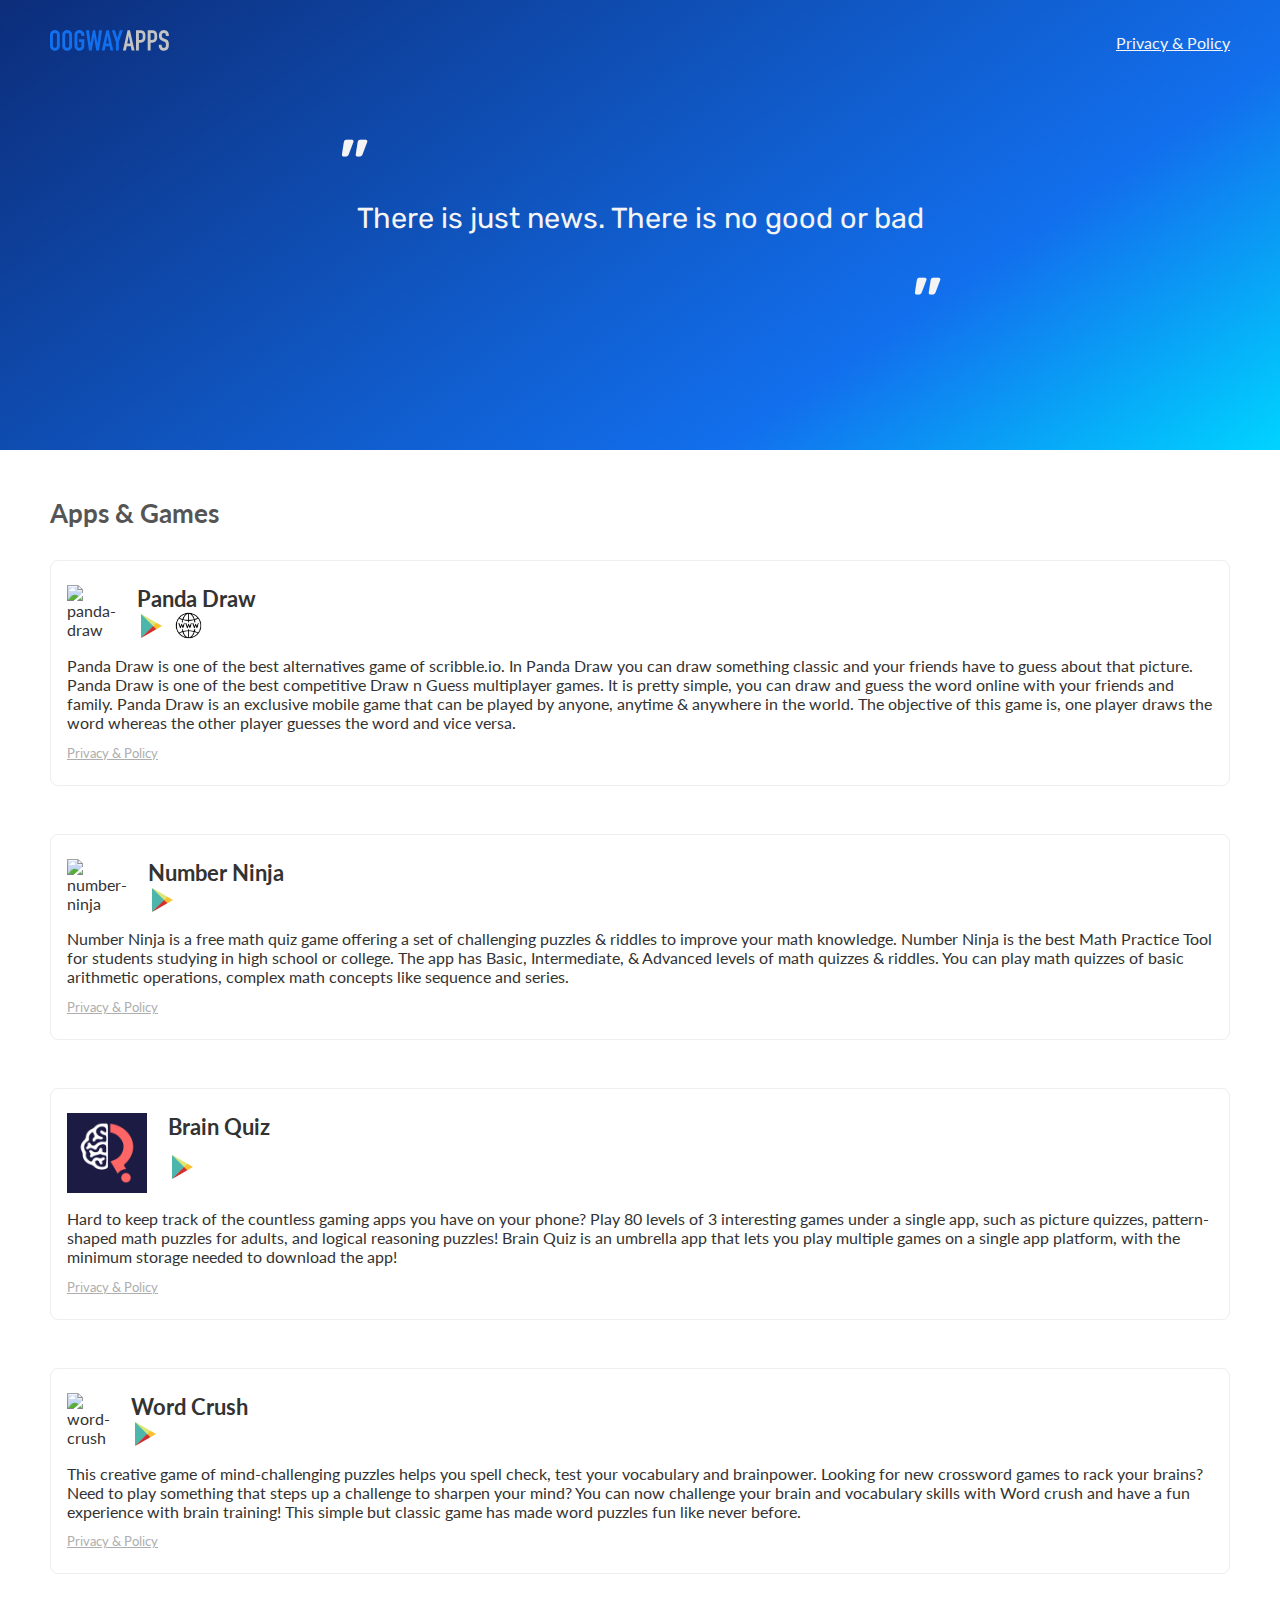
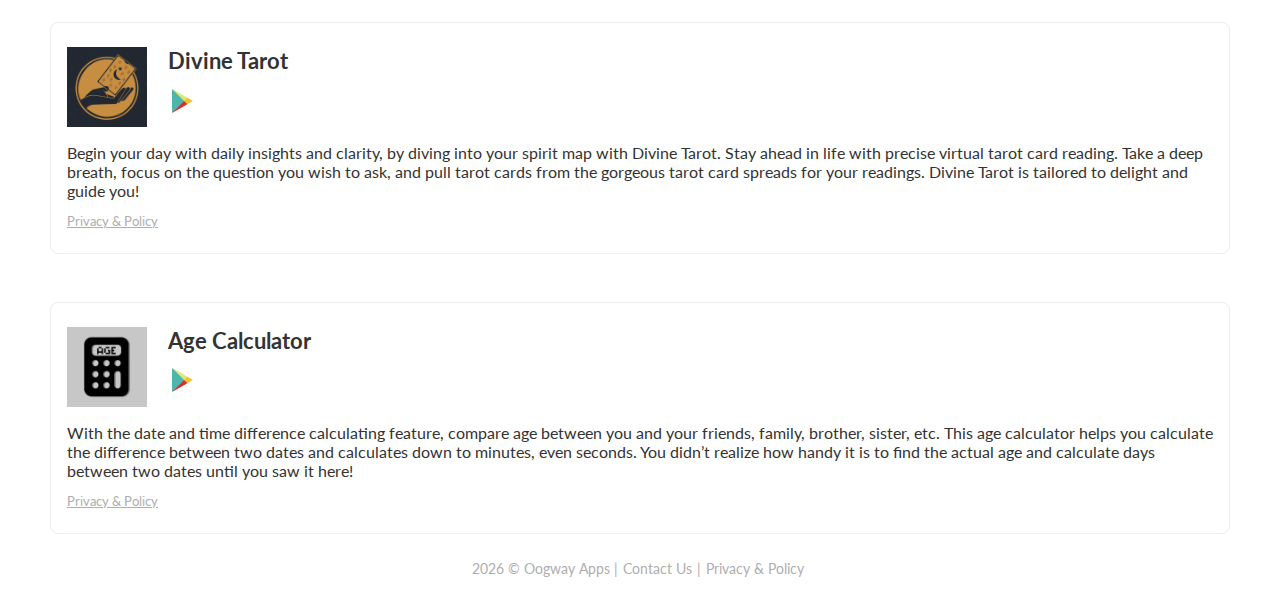
==== index.html @ 434870c0 "link updated" ====
<!DOCTYPE html>
<html lang="en">
  <head>
    <meta charset="UTF-8" />
    <meta name="viewport" content="width=device-width, initial-scale=1.0" />
    <title>Oogway Apps</title>
    <link
      href="https://fonts.googleapis.com/css2?family=Lato&family=Rubik:wght@300&display=swap"
      rel="stylesheet"
    />
    <link rel="canonical" href="https://oogwayapps.com/" />
    <link rel="stylesheet" href="styles.css" />
    <meta name="description" content="Oogway Apps" />
  </head>
  <body>
    <div class="gradient-wrap"></div>
    <header class="container top-header">
      <div class="brand-title">
        <svg
          xmlns="http://www.w3.org/2000/svg"
          width="5.714em"
          height="1em"
          viewBox="0 0 119.986 20.996"
        >
          <g
            id="Group_290"
            data-name="Group 290"
            transform="translate(-172.794 -244.178)"
          >
            <path
              id="Path_3999"
              data-name="Path 3999"
              d="M-36.207-15.776a5.276,5.276,0,0,1,.435-2.2,4.657,4.657,0,0,1,1.16-1.6,4.9,4.9,0,0,1,1.581-.928,5.224,5.224,0,0,1,1.783-.319,5.224,5.224,0,0,1,1.784.319,5.257,5.257,0,0,1,1.609.928,4.856,4.856,0,0,1,1.131,1.6,5.276,5.276,0,0,1,.435,2.2v10.9a5.228,5.228,0,0,1-.435,2.233A4.607,4.607,0,0,1-27.854-1.1a4.973,4.973,0,0,1-1.609.957,5.224,5.224,0,0,1-1.784.319,5.224,5.224,0,0,1-1.783-.319A4.653,4.653,0,0,1-34.611-1.1a4.427,4.427,0,0,1-1.16-1.537,5.228,5.228,0,0,1-.435-2.233Zm2.958,10.9a1.966,1.966,0,0,0,.595,1.58,2.1,2.1,0,0,0,1.406.508,2.1,2.1,0,0,0,1.406-.508,1.966,1.966,0,0,0,.595-1.58v-10.9a1.966,1.966,0,0,0-.595-1.58,2.1,2.1,0,0,0-1.406-.507,2.1,2.1,0,0,0-1.406.507,1.966,1.966,0,0,0-.595,1.58Zm9.4-10.9a5.276,5.276,0,0,1,.435-2.2,4.657,4.657,0,0,1,1.16-1.6,4.9,4.9,0,0,1,1.58-.928,5.224,5.224,0,0,1,1.784-.319,5.224,5.224,0,0,1,1.784.319,5.257,5.257,0,0,1,1.609.928,4.856,4.856,0,0,1,1.131,1.6,5.276,5.276,0,0,1,.435,2.2v10.9a5.228,5.228,0,0,1-.435,2.233A4.607,4.607,0,0,1-15.5-1.1a4.973,4.973,0,0,1-1.609.957,5.224,5.224,0,0,1-1.784.319,5.224,5.224,0,0,1-1.784-.319,4.653,4.653,0,0,1-1.58-.957,4.427,4.427,0,0,1-1.16-1.537,5.228,5.228,0,0,1-.435-2.233Zm2.958,10.9a1.966,1.966,0,0,0,.595,1.58,2.1,2.1,0,0,0,1.406.508,2.1,2.1,0,0,0,1.406-.508,1.966,1.966,0,0,0,.595-1.58v-10.9a1.966,1.966,0,0,0-.595-1.58,2.1,2.1,0,0,0-1.406-.507,2.1,2.1,0,0,0-1.406.507,1.966,1.966,0,0,0-.595,1.58Zm9.4-10.9a5.276,5.276,0,0,1,.435-2.2,4.657,4.657,0,0,1,1.16-1.6,4.9,4.9,0,0,1,1.58-.928,5.224,5.224,0,0,1,1.784-.319,5.224,5.224,0,0,1,1.784.319,5.257,5.257,0,0,1,1.61.928,4.856,4.856,0,0,1,1.131,1.6,5.276,5.276,0,0,1,.435,2.2v1.044H-4.538v-1.044a1.966,1.966,0,0,0-.595-1.58,2.1,2.1,0,0,0-1.406-.507,2.1,2.1,0,0,0-1.406.507,1.966,1.966,0,0,0-.595,1.58v10.9a1.966,1.966,0,0,0,.595,1.58,2.1,2.1,0,0,0,1.406.508,2.1,2.1,0,0,0,1.406-.508,1.966,1.966,0,0,0,.595-1.58V-8.758H-6.887v-2.61H-1.58v6.5a5.228,5.228,0,0,1-.435,2.233A4.607,4.607,0,0,1-3.146-1.1a4.973,4.973,0,0,1-1.61.957A5.224,5.224,0,0,1-6.539.174,5.224,5.224,0,0,1-8.323-.145,4.653,4.653,0,0,1-9.9-1.1a4.427,4.427,0,0,1-1.16-1.537A5.228,5.228,0,0,1-11.5-4.872Zm27.869-4.872L13.3,0H10.513L8.251-13.4H8.193L5.96,0H3.176L.1-20.648H3.234L4.713-7.54h.058l2.32-13.108H9.353L11.76-7.221h.058l1.421-13.427Zm6.96,13.427L21.881-14.7h-.058l-1.45,7.482ZM16.023,0l4.611-20.648H23.1L27.709,0H24.751l-.87-4.437H19.851L18.981,0Zm14.3,0V-8.729L26.26-20.648h3.132l2.378,8.207h.058l2.378-8.207h3.132L33.278-8.729V0Z"
              transform="translate(209 265)"
              fill="#126fed"
            />
            <path
              id="Path_3998"
              data-name="Path 3998"
              d="M-16.225-7.221l-1.45-7.482h-.058l-1.45,7.482ZM-23.533,0l4.611-20.648h2.465L-11.846,0H-14.8l-.87-4.437h-4.031L-20.575,0ZM-10.4,0V-20.648h4.437a6.6,6.6,0,0,1,2.146.319A4.117,4.117,0,0,1-2.131-19.2a4.423,4.423,0,0,1,1.044,1.9A11.879,11.879,0,0,1-.8-14.355a14.6,14.6,0,0,1-.16,2.349,4.911,4.911,0,0,1-.682,1.8,4.318,4.318,0,0,1-1.624,1.58,5.466,5.466,0,0,1-2.668.566H-7.438V0Zm2.958-17.864v7.018h1.421a3.023,3.023,0,0,0,1.392-.261,1.642,1.642,0,0,0,.725-.725A2.65,2.65,0,0,0-3.625-12.9q.043-.638.043-1.421,0-.725-.029-1.377a2.98,2.98,0,0,0-.261-1.146,1.647,1.647,0,0,0-.7-.754A2.763,2.763,0,0,0-5.9-17.864ZM1.407,0V-20.648H5.844a6.6,6.6,0,0,1,2.146.319A4.117,4.117,0,0,1,9.672-19.2a4.423,4.423,0,0,1,1.044,1.9,11.879,11.879,0,0,1,.29,2.943,14.6,14.6,0,0,1-.16,2.349,4.911,4.911,0,0,1-.682,1.8,4.318,4.318,0,0,1-1.624,1.58,5.466,5.466,0,0,1-2.668.566H4.365V0ZM4.365-17.864v7.018H5.786a3.023,3.023,0,0,0,1.392-.261,1.642,1.642,0,0,0,.725-.725A2.65,2.65,0,0,0,8.178-12.9q.043-.638.043-1.421,0-.725-.029-1.377a2.98,2.98,0,0,0-.261-1.146,1.647,1.647,0,0,0-.7-.754A2.763,2.763,0,0,0,5.9-17.864ZM22.78-14.7H19.822v-.667a3.158,3.158,0,0,0-.479-1.755,1.77,1.77,0,0,0-1.609-.74,1.861,1.861,0,0,0-.986.232,1.945,1.945,0,0,0-.609.58,2.453,2.453,0,0,0-.319.856,5.585,5.585,0,0,0-.087,1,9.805,9.805,0,0,0,.043,1.015,1.927,1.927,0,0,0,.217.725,1.613,1.613,0,0,0,.508.551,4.662,4.662,0,0,0,.913.464l2.262.9a5.608,5.608,0,0,1,1.6.884,3.824,3.824,0,0,1,.957,1.175,5.49,5.49,0,0,1,.435,1.58,15.64,15.64,0,0,1,.116,2.016,10.628,10.628,0,0,1-.261,2.421,5.1,5.1,0,0,1-.841,1.9,4.175,4.175,0,0,1-1.6,1.276,5.626,5.626,0,0,1-2.407.464,5.266,5.266,0,0,1-2-.377,4.759,4.759,0,0,1-1.6-1.044A5.081,5.081,0,0,1,13.021-2.8a4.711,4.711,0,0,1-.391-1.929v-1.1h2.958V-4.9a2.416,2.416,0,0,0,.479,1.464,1.864,1.864,0,0,0,1.609.653A2.6,2.6,0,0,0,18.85-3a1.561,1.561,0,0,0,.652-.623,2.29,2.29,0,0,0,.276-.971q.043-.566.043-1.262a12.5,12.5,0,0,0-.058-1.334,2.3,2.3,0,0,0-.232-.841A1.63,1.63,0,0,0,19-8.555a6.875,6.875,0,0,0-.885-.435l-2.117-.87a4.689,4.689,0,0,1-2.566-2.074,7.133,7.133,0,0,1-.653-3.233,7.5,7.5,0,0,1,.319-2.2,5.013,5.013,0,0,1,.957-1.8,4.386,4.386,0,0,1,1.552-1.2,5.179,5.179,0,0,1,2.247-.45,4.907,4.907,0,0,1,2.016.406,5.192,5.192,0,0,1,1.58,1.073,4.481,4.481,0,0,1,1.334,3.19Z"
              transform="translate(270 265)"
              fill="#c3c3c3"
            />
          </g>
        </svg>
      </div>
      <div class="nav">
        <!-- <div class="nav-item">Apps</div> -->
        <div class="nav-item">
          <a rel="noopener noreferrer" target="_blank" href="privacy"
            >Privacy & Policy</a
          >
        </div>
      </div>
    </header>

    <div class="container body-container">
      <div class="quote-area">
        <span id="quote-component" class="quote-component">
          <span class="quote-symbol quote-symbol-start">”</span>

          <span id="quote-text" class="quote-text"> </span>

          <span class="quote-symbol quote-symbol-end">”</span>
        </span>
      </div>

      <div class="apps-area">
        <h2 class="app-header">Apps & Games</h2>
        <div class="card-root-container">
          <!-- Panda Draw -->

          <div class="app-card-container">
            <div class="app-card-icon">
              <img alt="panda-draw" src="/img/panda-draw.png" />
            </div>
            <div class="app-name-area">
              <h4 class="app-name">Panda Draw</h4>
              <div class="app-download-option">
                <a
                  class="default-link"
                  rel="noopener"
                  target="_blank"
                  href="https://play.google.com/store/apps/details?id=com.oogwayapps.draw"
                >
                  <img
                    alt="google play store icon"
                    src="/img/icon/google-play-96.png"
                  />
                </a>
                <a
                  class="default-link"
                  rel="noopener"
                  target="_blank"
                  href="https://pandadraw.io?utm_source=oogwayapps-web"
                >
                  <img alt="website icon" src="/img/icon/website-96.png" />
                </a>
              </div>
            </div>

            <p class="app-desc">
              Panda Draw is one of the best alternatives game of scribble.io. In
              Panda Draw you can draw something classic and your friends have to
              guess about that picture. Panda Draw is one of the best
              competitive Draw n Guess multiplayer games. It is pretty simple,
              you can draw and guess the word online with your friends and
              family. Panda Draw is an exclusive mobile game that can be played
              by anyone, anytime & anywhere in the world. The objective of this
              game is, one player draws the word whereas the other player
              guesses the word and vice versa.
            </p>
            <div class="app-meta">
              <div class="app-privacy-link">
                <a
                  target="_blank"
                  rel="noopener noreferrer"
                  class="underline-link"
                  href="/privacy"
                  >Privacy & Policy</a
                >
              </div>
            </div>
          </div>

          <!-- Number Ninja -->
          <div class="app-card-container">
            <div class="app-card-icon">
              <img alt="number-ninja" src="/img/number-ninja.png" />
            </div>

            <div class="app-name-area">
              <h4 class="app-name">Number Ninja</h4>
              <div class="app-download-option">
                <a
                  class="default-link"
                  rel="noopener"
                  target="_blank"
                  href="https://play.google.com/store/apps/details?id=com.oogwayapps.number.ninja"
                >
                  <img
                    alt="google play store icon"
                    src="/img/icon/google-play-96.png"
                  />
                </a>
              </div>
            </div>

            <p class="app-desc">
              Number Ninja is a free math quiz game offering a set of
              challenging puzzles & riddles to improve your math knowledge.
              Number Ninja is the best Math Practice Tool for students studying
              in high school or college. The app has Basic, Intermediate, &
              Advanced levels of math quizzes & riddles. You can play math
              quizzes of basic arithmetic operations, complex math concepts like
              sequence and series.
            </p>
            <div class="app-meta">
              <div class="app-privacy-link">
                <a
                  target="_blank"
                  rel="noopener noreferrer"
                  class="underline-link"
                  href="/privacy"
                  >Privacy & Policy</a
                >
              </div>
            </div>
          </div>
          <!-- </a> -->

          <!-- Brain Quiz	 -->
          <div class="app-card-container">
            <div class="app-card-icon">
              <img alt="brain-quiz" src="/img/brain-quiz.png" />
            </div>
            <div class="app-name-area">
              <h4 class="app-name">Brain Quiz</h4>
              <div class="app-download-option">
                <a
                  class="default-link"
                  rel="noopener"
                  target="_blank"
                  href="https://play.google.com/store/apps/details?id=com.brainteasers.mathriddles.puzzles"
                >
                  <img
                    alt="google play store icon"
                    src="/img/icon/google-play-96.png"
                  />
                </a>
              </div>
            </div>
            <p class="app-desc">
              Hard to keep track of the countless gaming apps you have on your
              phone? Play 80 levels of 3 interesting games under a single app,
              such as picture quizzes, pattern-shaped math puzzles for adults,
              and logical reasoning puzzles! Brain Quiz is an umbrella app that
              lets you play multiple games on a single app platform, with the
              minimum storage needed to download the app!
            </p>
            <div class="app-meta">
              <div class="app-privacy-link">
                <a
                  target="_blank"
                  rel="noopener noreferrer"
                  class="underline-link"
                  href="/privacy"
                  >Privacy & Policy</a
                >
              </div>
            </div>
          </div>

          <!-- Word Crush -->
          <div class="app-card-container">
            <div class="app-card-icon">
              <img alt="word-crush" src="/img/word-crush.svg" />
            </div>
            <div class="app-name-area">
              <h4 class="app-name">Word Crush</h4>
              <div class="app-download-option">
                <a
                  class="default-link"
                  rel="noopener"
                  target="_blank"
                  href="https://play.google.com/store/apps/details?id=com.oogwayapps.wordcrush"
                >
                  <img
                    alt="google play store icon"
                    src="/img/icon/google-play-96.png"
                  />
                </a>
              </div>
            </div>
            <p class="app-desc">
              This creative game of mind-challenging puzzles helps you spell
              check, test your vocabulary and brainpower. Looking for new
              crossword games to rack your brains? Need to play something that
              steps up a challenge to sharpen your mind? You can now challenge
              your brain and vocabulary skills with Word crush and have a fun
              experience with brain training! This simple but classic game has
              made word puzzles fun like never before.
            </p>
            <div class="app-meta">
              <div class="app-privacy-link">
                <a
                  target="_blank"
                  rel="noopener noreferrer"
                  class="underline-link"
                  href="/privacy"
                  >Privacy & Policy</a
                >
              </div>
            </div>
          </div>

          <!-- 	Divine Tarot -->
          <div class="app-card-container">
            <div class="app-card-icon">
              <img alt="Divine Tarot" src="/img/tarot.webp" />
            </div>
            <div class="app-name-area">
              <h4 class="app-name">Divine Tarot</h4>
              <div class="app-download-option">
                <a
                  class="default-link"
                  rel="noopener"
                  target="_blank"
                  href="https://play.google.com/store/apps/details?id=com.oogwayapps.tarotreading.horoscope"
                >
                  <img
                    alt="google play store icon"
                    src="/img/icon/google-play-96.png"
                  />
                </a>
              </div>
            </div>
            <p class="app-desc">
              Begin your day with daily insights and clarity, by diving into
              your spirit map with Divine Tarot. Stay ahead in life with precise
              virtual tarot card reading. Take a deep breath, focus on the
              question you wish to ask, and pull tarot cards from the gorgeous
              tarot card spreads for your readings. Divine Tarot is tailored to
              delight and guide you!
            </p>
            <div class="app-meta">
              <div class="app-privacy-link">
                <a
                  target="_blank"
                  rel="noopener noreferrer"
                  class="underline-link"
                  href="/privacy"
                  >Privacy & Policy</a
                >
              </div>
            </div>
          </div>

          <!-- Age Calculator -->
          <div class="app-card-container">
            <div class="app-card-icon">
              <img alt="age-calculator" src="/img/age-calculator.webp" />
            </div>
            <div class="app-name-area">
              <h4 class="app-name">Age Calculator</h4>
              <div class="app-download-option">
                <a
                  class="default-link"
                  rel="noopener"
                  target="_blank"
                  href="https://play.google.com/store/apps/details?id=com.oogwayapps.agecalculator"
                >
                  <img
                    alt="google play store icon"
                    src="/img/icon/google-play-96.png"
                  />
                </a>
              </div>
            </div>
            <p class="app-desc">
              With the date and time difference calculating feature, compare age
              between you and your friends, family, brother, sister, etc. This
              age calculator helps you calculate the difference between two
              dates and calculates down to minutes, even seconds. You didn’t
              realize how handy it is to find the actual age and calculate days
              between two dates until you saw it here!
            </p>
            <div class="app-meta">
              <div class="app-privacy-link">
                <a
                  target="_blank"
                  rel="noopener noreferrer"
                  class="underline-link"
                  href="/privacy"
                  >Privacy & Policy</a
                >
              </div>
            </div>
          </div>
        </div>
      </div>
    </div>

    <footer id="footer" class="footer"></footer>

    <script src="./index.js"></script>
  </body>
</html>
---- styles.css ----
*,
*::after,
*::before {
  box-sizing: border-box;
}

html {
  font-family: "Lato", sans-serif;
  color: #333;
}
body {
  overflow-x: hidden;
  margin: 0;
  width: 100vw;
  min-height: 100vh;
}

.container {
  max-width: 1200px;
  margin: auto;
  padding: 10px;
}

.brand-title {
  font-size: 1.3rem;
}

.top-header {
  display: flex;
  justify-content: space-between;
  align-items: center;
  padding-top: 30px;
  padding-bottom: 10px;
}

.nav {
  display: flex;
  gap: 32px;
  color: #f4f4f4;
}
.nav a {
  color: inherit;
}

.gradient-wrap {
  background: #126fed;
  background: linear-gradient(
    145deg,
    rgb(12, 45, 122) 0%,
    rgba(18, 111, 237, 1) 71%,
    rgba(0, 212, 255, 1) 100%
  );
  height: 50vh;
  width: 100vw;
  position: absolute;
  top: 0;
  left: 0%;
  z-index: -1;
}

.body-container {
  display: flex;
  flex-direction: column;
  justify-content: space-between;
  min-height: calc(100vh - 45px);
}

.quote-area {
  flex: 1;
  width: 100%;
  color: #f4f4f4;
  display: flex;
  justify-content: center;
  align-items: center;
  /* text-align: center; */
  font-size: 1.8rem;
  font-family: "Rubik", sans-serif;
  /* height: 100%; */
  line-height: 1.25;
  min-height: calc(50vh - 75px);
}

.quote-symbol {
  font-size: 3em;
  display: flex;
  transition: 0.3s all ease-in-out;
}

.quote-symbol-start {
  line-height: 0;
}

.quote-symbol-end {
  text-align: right;
  justify-content: flex-end;
  line-height: 1;
}

.quote-text {
  padding: 0 20px;
  display: flex;
  min-height: 95px;
  justify-content: center;
  align-items: center;
  min-width: 200px;
  margin: auto;
  transition: 0.3s all ease-in-out;
}

.quote-component {
  transition: 0.3s all ease-in-out;
  /* opacity: 0; */
}

.exit {
  transform: translateY(-25%);
  opacity: 0;
  transition: 0.3s all ease-in-out;
}

.entry {
  transform: translateY(25%);
  opacity: 0;
  transition: 0.3s all ease-in-out;
}

.app-header {
  /* text-align: center; */
  color: #555;
  font-size: 1.6rem;
  margin: 3rem 0;
  margin-bottom: 2rem;
}

.apps-area {
  flex: 1;
  width: 100%;
}

.apps-area img {
  width: 100%;
  height: 100%;
}

.app-card-container {
  display: grid;
  grid-template-columns: min-content auto;
  gap: 0.8rem 1.3rem;
  flex-direction: column;
  padding: 1.5rem 1rem;
  min-height: 140px;
  transition: 0.3s all ease-in-out;
  border-radius: 4px;
  /* cursor: pointer; */
  border: 1px solid #eee;
  border-radius: 0.5rem;
}

.app-card-container:hover {
  /* border: 2px solid #126fed; */
  /* transition: 0.3s all ease-in-out;
  box-shadow: 2px 6px 14px 1px #00000029; */
}

.app-card-icon {
  
}

.app-card-icon > img {
  width: 80px;
  height: 80px;
}

.card-root-container {
  width: 100%;
  display: grid;
  gap: 3rem;
  grid-template-columns: 1fr;
}


.app-name-area {
  display: grid;
  grid-template-columns: 1fr;
  grid-auto-rows: max-content 1fr;
}

.app-download-option {
  display: grid;
  grid-auto-flow: column;
  justify-content: flex-start;
  align-items: center;
  gap: 10px;
}

.app-download-option img {
  width: 28px;
}

.app-name {
  font-size: 1.4rem;
  margin: 0;
  width: 100%;
}

.app-desc {
  font-size: 1rem;
  grid-column: 1/-1;
  color: #333;
  margin: 0;
}

.app-meta {
  width: 100%;
  opacity: 1;
  transition: 0.3s all ease-in-out;
  color: #aeaeae;
  grid-column: 1/-1;
}

/* .app-card-container:hover .app-meta {
  opacity: 1;
} */

.app-privacy-link {
  font-size: 0.8rem;
  /* text-align: center; */
  width: 100%;
}

@media (max-width: 1000px) {
  /* .body-contain {
    display: flex;
    flex-direction: column-reverse;
  } */

  /* .gradient-wrap {
    transform: none;
    left: 0;
    height: 55vh;
    position: absolute;
  } */

  /* .brand-title {
    color: #fff;
  } */

  /* .apps-area {
    justify-content: center;
  } */

  .quote-area {
    min-height: calc(50vh - 57px - 0.2rem);
  }

  .quote-area {
    font-size: 1.3rem;
  }

  .container {
    padding: 1rem;
  }

  #footer {
    bottom: unset;
    top: 100%;
    padding-top: 3.5rem;
  }
}

.default-link {
  text-decoration: unset;
  color: inherit;
  width: fit-content;
  display: inline-block;
}

.underline-link {
  text-decoration: underline;
  color: inherit;
}

#footer {
  /* pointer-events: none; */
  font-size: 0.9rem;
  margin: 0 auto;
  width: 100%;
  height: auto;
  color: #aeaeae;
  /* overflow: hidden; */
  position: relative;
  bottom: 0px;
  display: flex;
  align-items: center;
  justify-content: center;
  padding-bottom: 1rem;
  padding-top: 1rem;
}

#footer a {
  margin-left: 5px;
  margin-right: 5px;
  color: inherit;
  text-decoration: none;
}
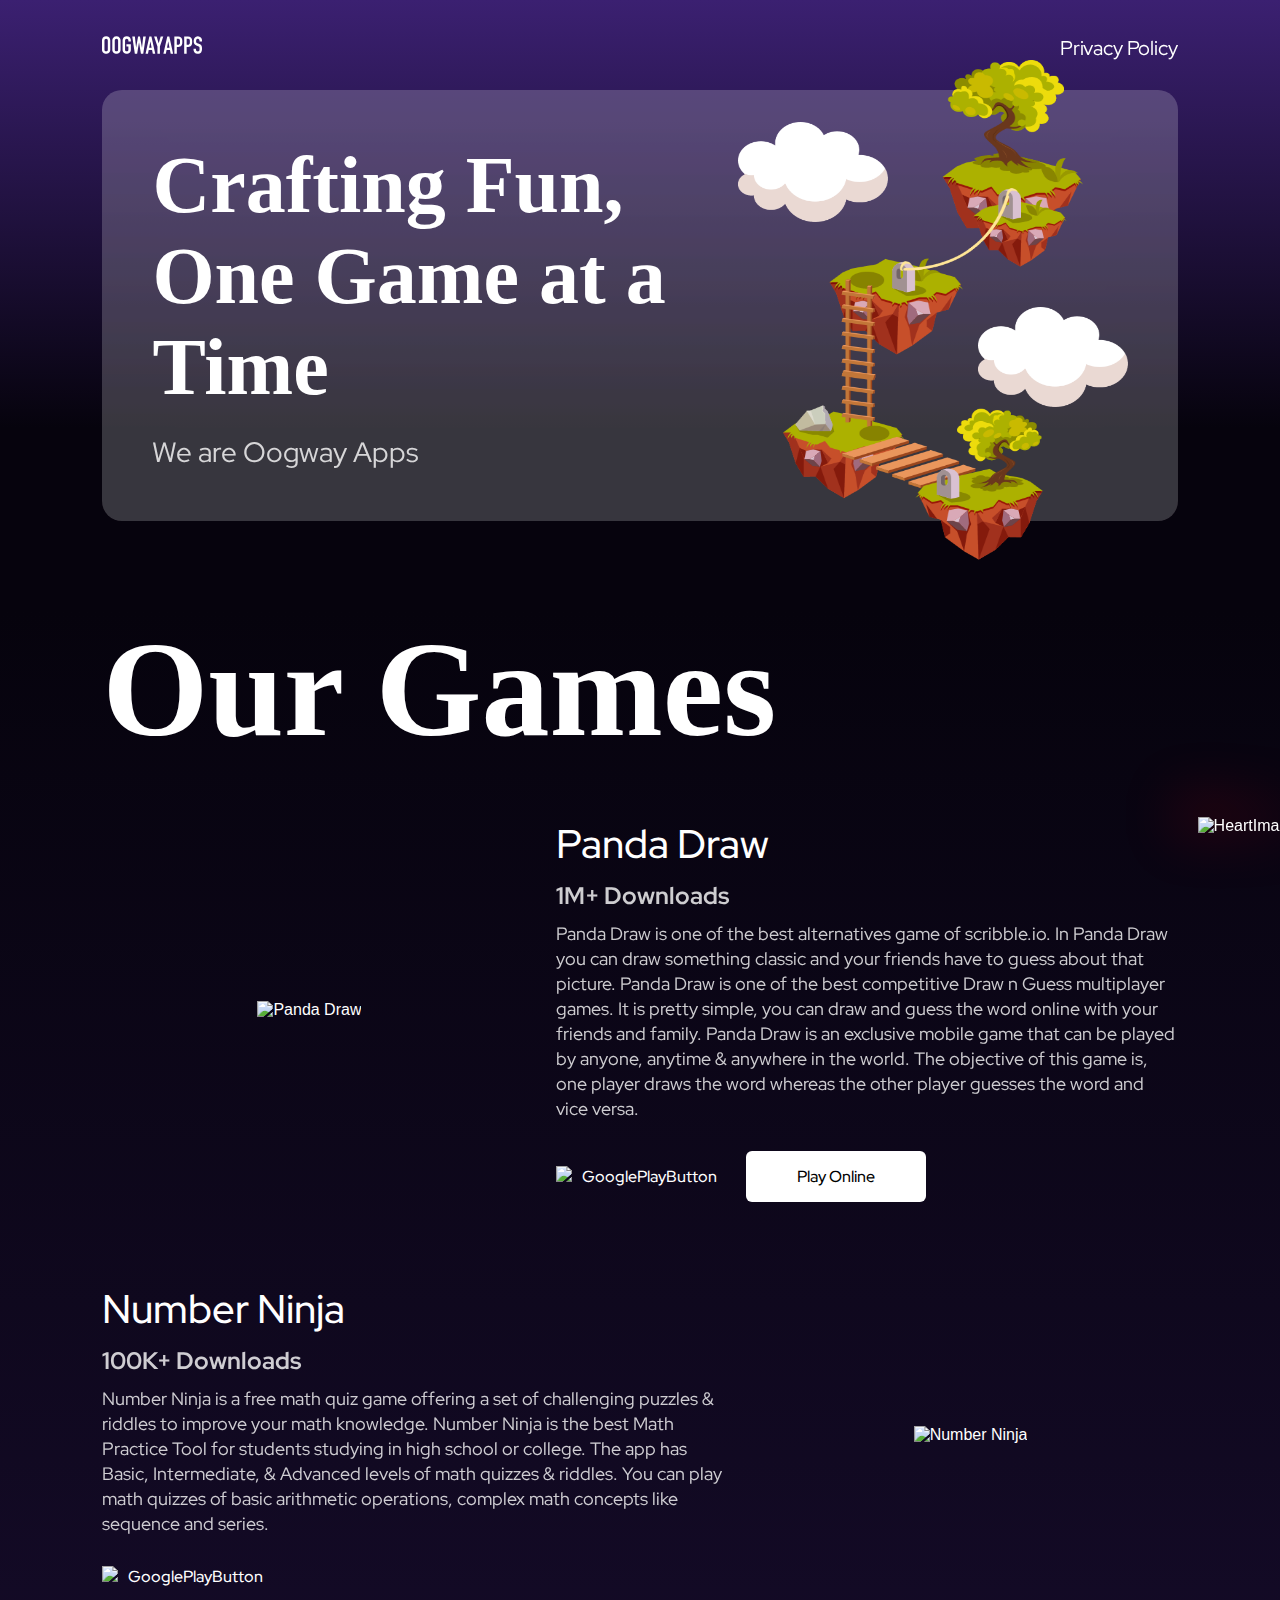
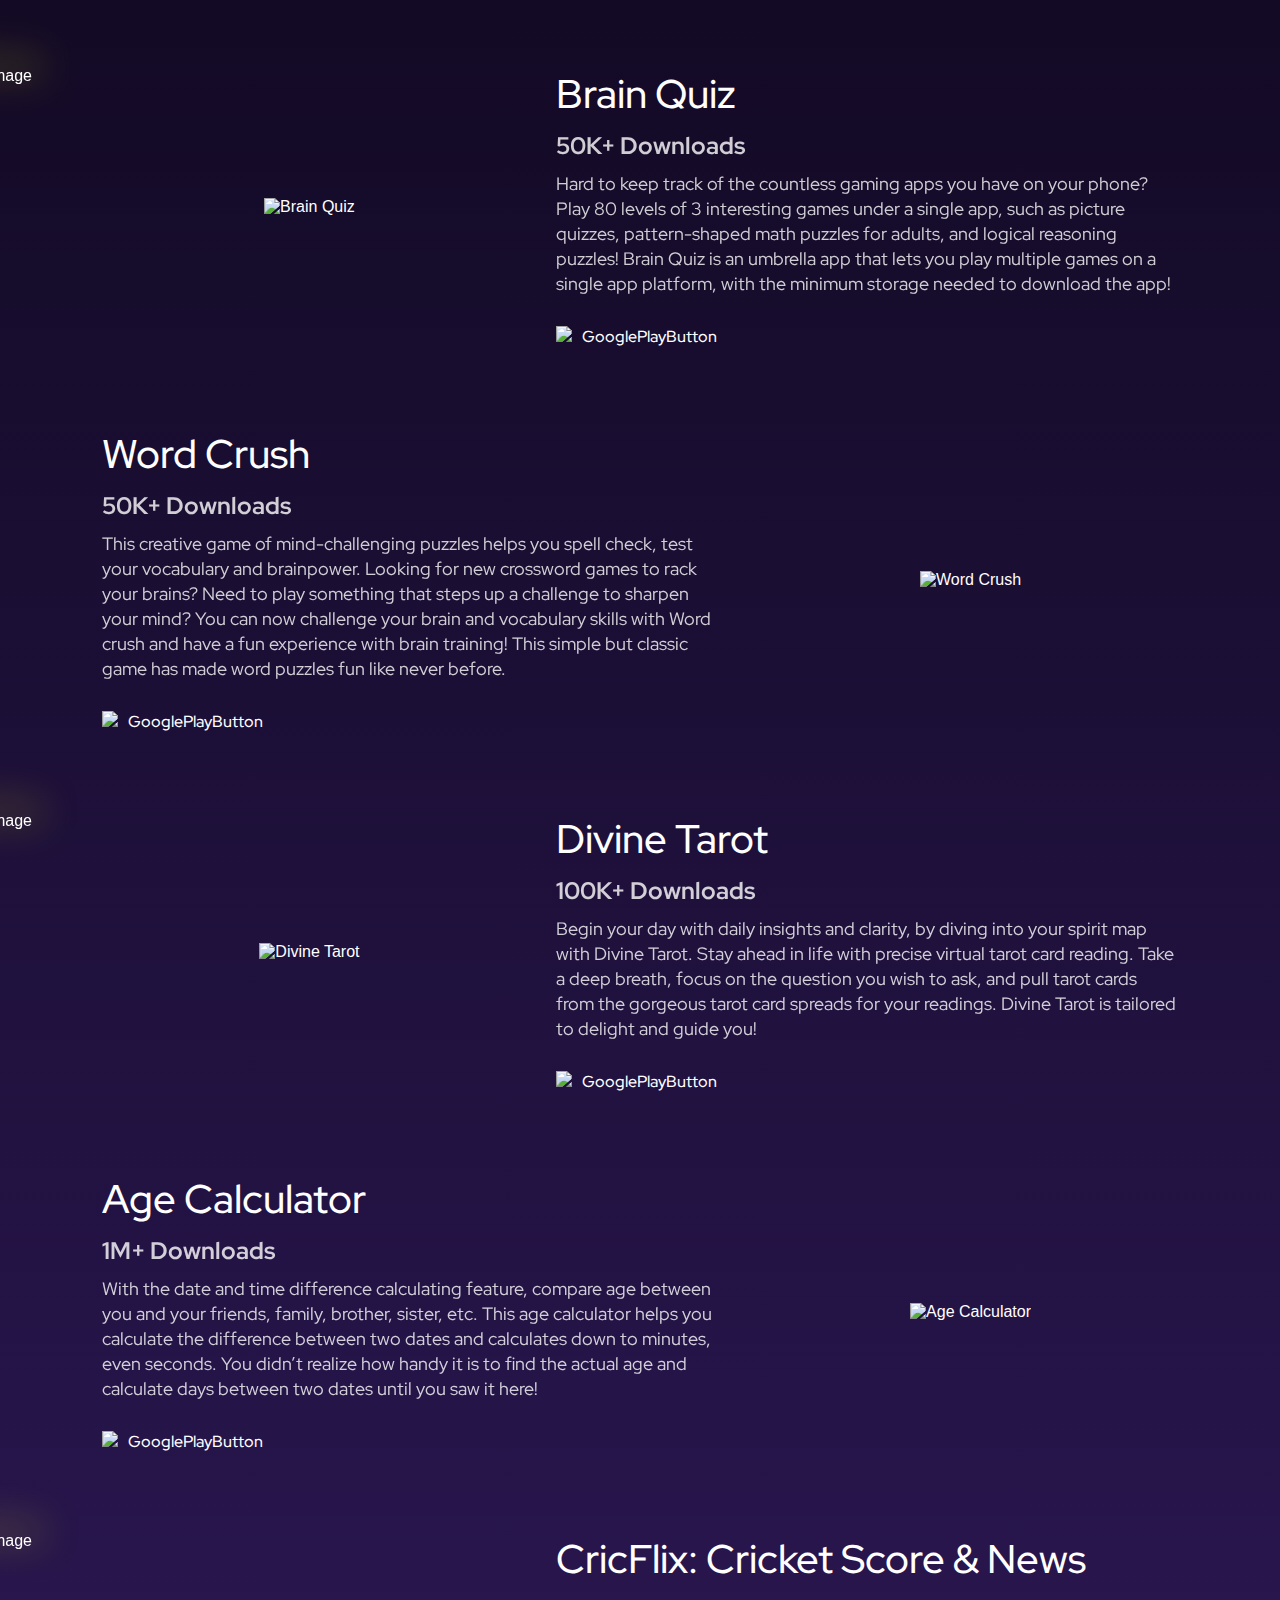
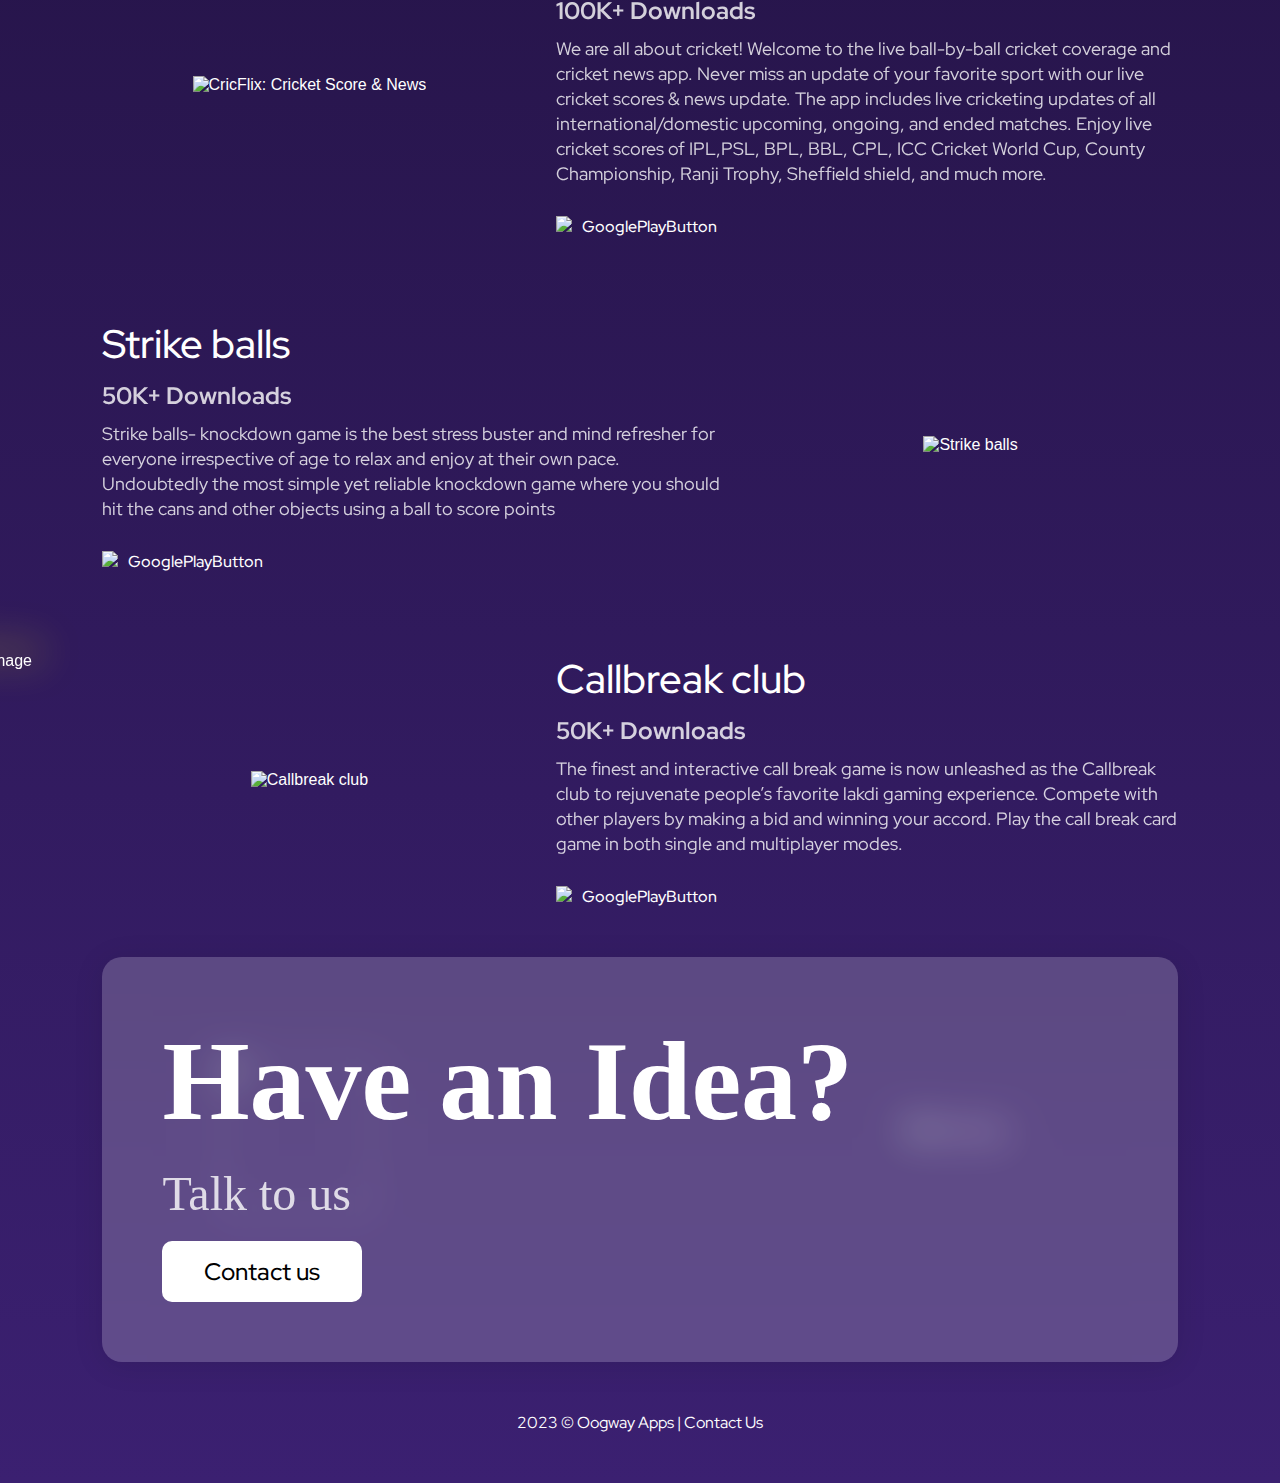
==== commit 3c3e5483: "Update index.html" ====
--- a/index.html
+++ b/index.html
@@ -3,346 +3,1321 @@
   <head>
     <meta charset="UTF-8" />
     <meta name="viewport" content="width=device-width, initial-scale=1.0" />
-    <title>Oogway Apps</title>
+    <link rel="stylesheet" href="styles.css" />
+    <link rel="preconnect" href="https://fonts.googleapis.com" />
+    <link rel="preconnect" href="https://fonts.gstatic.com" crossorigin />
     <link
-      href="https://fonts.googleapis.com/css2?family=Lato&family=Rubik:wght@300&display=swap"
+      href="https://fonts.googleapis.com/css2?family=Red+Hat+Display:wght@300;400;500;600;700;800&display=swap"
       rel="stylesheet"
     />
-    <link rel="canonical" href="https://oogwayapps.com/" />
-    <link rel="stylesheet" href="styles.css" />
-    <meta name="description" content="Oogway Apps" />
+    <title>Oogway Apps</title>
+    <style>
+      @import url("https://fonts.googleapis.com/css2?family=Red+Hat+Display:wght@300;400;500;600;700;800&display=swap");
+
+      @font-face {
+        font-family: "Grifter";
+        src: url("https://storage.googleapis.com/console-dev/raw/1691643423866/grifterbold.woff");
+      }
+
+      :root {
+        --font-head: "Grifter", serif;
+        --font-body: "Red Hat Display", sans-serif;
+      }
+
+      * {
+        box-sizing: border-box;
+        margin: 0;
+        padding: 0;
+        color: #ffffff;
+      }
+
+      a {
+        text-decoration: none;
+      }
+
+      img {
+        position: relative;
+        display: block;
+        width: 100%;
+        height: 100%;
+      }
+
+      main a {
+        position: relative;
+        display: block;
+        width: 100%;
+        height: 100%;
+        font-weight: 500;
+        color: #000;
+        text-align: center;
+        background-color: #fff;
+        border-radius: 10px;
+        padding: 15px 30px;
+        max-width: 500px;
+        border: none;
+        cursor: pointer;
+      }
+
+      /* -------------------- Mobile base Typography -------------------- */
+      h1 {
+        font-size: 2.75rem;
+      }
+      h2 {
+        font-size: 3.375rem;
+      }
+
+      h1,
+      h2 {
+        font-family: var(--font-head);
+        line-height: normal;
+      }
+
+      h3 {
+        font-size: 1.875rem;
+      }
+
+      h4 {
+        font-size: 1.25rem;
+      }
+
+      p,
+      button,
+      a {
+        font-size: 1rem;
+      }
+
+      h3,
+      h4,
+      p,
+      button,
+      a {
+        font-family: var(--font-body);
+      }
+
+      /* --------------- Navbar Styling --------------- */
+
+      header {
+        position: absolute;
+        top: 0;
+        padding: 30px 6%;
+        z-index: 10;
+        color: #fff;
+        width: 100%;
+      }
+
+      header nav {
+        position: relative;
+        display: flex;
+        width: 100%;
+        justify-content: space-between;
+        align-items: center;
+      }
+
+      header .nav_logo svg {
+        max-width: 100px;
+        font-family: var(--font-head);
+      }
+
+      header a {
+        color: #fff;
+        text-align: left;
+        line-height: normal;
+        letter-spacing: -0.16px;
+      }
+
+      /* -------------------- Main Section Styling -------------------- */
+
+      main {
+        position: relative;
+        display: block;
+        overflow: hidden;
+      }
+
+      .banner_gradient_wrap {
+        padding: calc(60px + 30px) 6%;
+        background: transparent linear-gradient(0deg, #06030d 30%, #3b2071 100%)
+          0% 0% no-repeat padding-box;
+      }
+
+      .banner {
+        position: relative;
+        padding: 40px 30px;
+        border-radius: 20px;
+        width: 100%;
+        height: 100%;
+      }
+
+      .banner::before {
+        position: absolute;
+        inset: 0;
+        content: "";
+        width: 100%;
+        height: 100%;
+        border-radius: 20px;
+        background: #fff 0% 0% no-repeat padding-box;
+        opacity: 0.2;
+        backdrop-filter: blur(30px);
+        -webkit-backdrop-filter: blur(30px);
+      }
+
+      .banner h1 {
+        position: relative;
+        max-width: 100%;
+        line-height: normal;
+      }
+
+      .banner p {
+        line-height: normal;
+        opacity: 0.8;
+      }
+
+      .banner_content {
+        position: relative;
+        display: flex;
+        flex-direction: column;
+        justify-content: start;
+        gap: 20px;
+      }
+
+      .banner_content button {
+        max-width: 90%;
+        font-size: 16px;
+      }
+
+      /* -------------------- Parallax Banner Image -------------------- */
+
+      .banner-image-container {
+        position: relative;
+        display: block;
+      }
+
+      .land-image {
+        position: relative;
+        display: block;
+        max-width: 215px;
+        margin: auto;
+        margin-top: 20px;
+        margin-bottom: -100px;
+      }
+
+      .cloud-left,
+      .cloud-right {
+        position: absolute;
+        width: 100%;
+        height: 100%;
+        max-width: 110px;
+        max-height: 90px;
+      }
+      .cloud-left {
+        top: 10%;
+        left: -15%;
+      }
+      .cloud-right {
+        right: -15%;
+        bottom: 32%;
+      }
+
+      .bg-element {
+        position: absolute;
+        display: block;
+        height: 100%;
+        width: 100%;
+        z-index: 0;
+      }
+
+      .heart-image,
+      .flash-image {
+        position: absolute;
+        width: 100px;
+        height: 100px;
+      }
+
+      .bg-element .heart-image {
+        margin: 0;
+        right: -70px;
+        filter: drop-shadow(-10px -10px 30px red);
+      }
+      .bg-element .flash-image {
+        filter: drop-shadow(10px -10px 20px yellow);
+        margin: 0;
+        left: -50px;
+        top: -0%;
+      }
+
+      /* -------------------- Games Section Styling -------------------- */
+
+      .games_gradient_wrap {
+        padding: 0px 6% 50px;
+        position: relative;
+        background: transparent
+          linear-gradient(180deg, #06030d 0%, #3b2071 100%) 0% 0% no-repeat
+          padding-box;
+      }
+
+      .container {
+        position: relative;
+        display: flex;
+        flex-direction: column;
+        gap: 80px;
+        padding: 50px 0;
+        max-width: 1200px;
+        margin: auto;
+      }
+
+      .game_card {
+        position: relative;
+        width: 100%;
+        height: 100%;
+        display: flex;
+        flex-direction: column;
+      }
+
+      .game_image {
+        position: relative;
+        margin: auto;
+      }
+
+      .game_content_wrap {
+        position: relative;
+        display: flex;
+        flex-direction: column;
+        gap: 30px;
+      }
+
+      .game_content_container {
+        position: relative;
+        display: flex;
+        flex-direction: column;
+        gap: 10px;
+      }
+      .game_content_container h3 {
+        font-weight: 500;
+      }
+
+      .game_btn_container {
+        position: relative;
+        display: flex;
+        justify-content: space-between;
+        align-items: center;
+        gap: 20px;
+        width: 100%;
+        height: 100%;
+      }
+
+      .game_content_container p,
+      .game_content_container h4 {
+        opacity: 0.8;
+      }
+
+      .game_btn_container a {
+        position: relative;
+        display: block;
+        background-color: #fff;
+        color: #000;
+        line-height: unset;
+        padding: 15px 0px;
+        width: 100%;
+        height: fit-content;
+        text-align: center;
+        font-size: 16px;
+        font-weight: 500;
+        border-radius: 6px;
+        max-width: 180px;
+      }
+
+      .game_btn_container .google_btn {
+        position: relative;
+        display: block;
+        width: 100%;
+        max-width: 170px;
+        height: fit-content;
+        background-color: transparent;
+        padding: 0;
+        margin: 0;
+      }
+
+      /* -------------------- Footer Styling -------------------- */
+
+      footer {
+        position: relative;
+        padding: 40px 30px;
+        border-radius: 20px;
+        width: 100%;
+        height: 100%;
+      }
+
+      footer::after {
+        z-index: 2;
+        position: absolute;
+        display: block;
+        inset: 0;
+        content: "";
+        width: 100%;
+        height: 100%;
+        border-radius: 20px;
+        background: rgba(255, 255, 255, 0.2);
+        box-shadow: 0 4px 30px rgba(0, 0, 0, 0.1);
+        backdrop-filter: blur(20px);
+        -webkit-backdrop-filter: blur(20px);
+      }
+
+      .footer_content h2 {
+        position: relative;
+        opacity: 1;
+        font-size: 2.125rem;
+        max-width: 100%;
+        line-height: normal;
+      }
+
+      .footer_content {
+        position: relative;
+        display: flex;
+        flex-direction: column;
+        gap: 20px;
+        z-index: 3;
+      }
+
+      .footer_content p {
+        opacity: 0.8;
+        font-family: var(--font-head);
+      }
+
+      .copyright {
+        padding: 50px 0 0;
+        text-align: center;
+      }
+      .copyright span {
+        font-family: var(--font-body);
+      }
+      .copyright a {
+        position: relative;
+        display: inline;
+        background-color: transparent;
+        padding: 0;
+        color: #fff;
+        font-size: 1rem;
+        font-weight: normal;
+        font-family: var(--font-body);
+      }
+
+      .footer-bg-elements {
+        position: relative;
+        display: block;
+        height: 100%;
+        width: 100%;
+        z-index: 0;
+      }
+
+      .heart-footer-image,
+      .flash-footer-image {
+        position: absolute;
+        width: 100px;
+        height: 100px;
+        margin: 0;
+      }
+
+      .heart-footer-image {
+        bottom: -220px;
+        right: 320px;
+      }
+      .flash-footer-image {
+        bottom: 350px;
+        left: 320px;
+      }
+
+      /* -------------------- Policy Page -------------------- */
+
+      .games_gradient_wrap {
+        padding: 0 5% 50px;
+      }
+      .policy-page {
+        position: relative;
+        display: flex;
+        flex-direction: column;
+        gap: 50px;
+        padding-top: 100px;
+      }
+
+      .policy-page h2 {
+        font-size: 2rem;
+      }
+
+      .policy-page a {
+        background-color: transparent;
+        text-align: left;
+        color: #fff;
+        padding: 0;
+        text-decoration: underline;
+      }
+
+      .policy-page > div {
+        position: relative;
+        display: flex;
+        flex-direction: column;
+        gap: 20px;
+      }
+
+      .policy-page ul {
+        position: relative;
+        display: flex;
+        flex-direction: column;
+        gap: 10px;
+        padding-left: 1rem;
+      }
+
+      .policy-page ul li {
+        font-size: 1rem;
+        font-family: var(--font-body);
+      }
+
+      @media screen and (min-width: 430px) {
+        .banner-image-container {
+          position: relative;
+          display: block;
+          margin: auto;
+        }
+        .land-image {
+          max-width: 310px;
+        }
+        .cloud-left,
+        .cloud-right {
+          max-width: 210px;
+          max-height: 150px;
+        }
+      }
+
+      @media screen and (min-width: 768px) {
+        .banner {
+          display: grid;
+          grid-template-columns: minmax(0, 1.5fr) minmax(0, 1fr);
+          gap: 50px;
+        }
+        .banner_content a {
+          height: fit-content;
+          max-width: 350px;
+        }
+        .banner-image-container {
+          margin-right: 30px;
+          margin-top: 0;
+          margin-bottom: -120px;
+        }
+        .land-image {
+          max-width: 200px;
+          margin-top: -50px;
+        }
+        .cloud-left,
+        .cloud-right {
+          max-width: 80px;
+          max-height: 60px;
+        }
+        .cloud-left {
+          left: -30%;
+          top: 0%;
+        }
+        .cloud-right {
+          bottom: 50%;
+          right: -35%;
+        }
+        .game_btn_container {
+          justify-content: flex-start;
+        }
+
+        .footer_content a {
+          max-width: 200px;
+        }
+
+        .heart-footer-image {
+          bottom: -180px;
+          right: 290px;
+        }
+        .flash-footer-image {
+          bottom: 300px;
+          left: 280px;
+        }
+      }
+
+      @media screen and (min-width: 860px) {
+        h1 {
+          font-size: 3.8rem;
+        }
+        .cloud-left,
+        .cloud-right {
+          max-width: 100px;
+          max-height: 80px;
+        }
+      }
+
+      @media screen and (min-width: 1024px) {
+        h1 {
+          font-size: 4rem;
+        }
+        h2 {
+          font-size: 8rem;
+        }
+
+        h3 {
+          font-size: 2.5rem;
+        }
+
+        h4 {
+          font-size: 1.5rem;
+        }
+
+        p {
+          font-size: 1.5rem;
+        }
+        a {
+          font-size: 1rem;
+        }
+
+        .banner_content p {
+          font-size: 1.5rem;
+        }
+
+        .footer_content h2 {
+          font-size: 5.25rem;
+        }
+        .footer_content p {
+          font-size: 2.425;
+        }
+        .footer_content a {
+          font-size: 1rem;
+        }
+
+        .banner {
+          grid-template-columns: minmax(0, 1.5fr) minmax(0, 1fr);
+        }
+        .land-image {
+          max-width: 250px;
+          margin-top: -50px;
+        }
+        .cloud-left,
+        .cloud-right {
+          max-width: 100px;
+          max-height: 70px;
+        }
+
+        .heart-footer-image {
+          bottom: -10px;
+          right: 180px;
+        }
+        .flash-footer-image {
+          bottom: 200px;
+          left: 170px;
+        }
+
+        .game_card {
+          position: relative;
+          display: grid;
+          grid-template-columns: minmax(0, 1fr) minmax(0, 1.5fr);
+          place-items: center;
+          gap: 40px;
+          width: 100%;
+        }
+
+        .game_image {
+          max-width: 300px;
+        }
+
+        .game_card:nth-child(2n) {
+          grid-template-columns: minmax(0, 1.5fr) minmax(0, 1fr);
+        }
+        .game_card:nth-child(2n) .game_image {
+          order: 2;
+        }
+      }
+      @media screen and (min-width: 1200px) {
+        /* h1: 104px;
+  banner-body: 44px
+  button: 20px
+  h2: 164px
+  h3: 40px
+  h4: 24px
+  p: 24px
+
+  footer head: 124px
+  footer body: 74px
+  footer button: 24px
+
+  copyright: 20px */
+        h1 {
+          font-size: clamp(1.875rem, 5rem, 6.5rem);
+        }
+        h2 {
+          font-size: 8.5rem;
+        }
+
+        h3 {
+          font-size: 2.5rem;
+        }
+
+        h4 {
+          font-size: 1.5rem;
+        }
+
+        p {
+          font-size: 1.15rem;
+        }
+        a {
+          font-size: 1.25rem;
+        }
+
+        .banner_content p {
+          font-size: 1.75rem;
+        }
+
+        footer {
+          padding: 60px;
+        }
+
+        .footer_content h2 {
+          font-size: 7rem;
+        }
+        .footer_content p {
+          font-size: 3rem;
+        }
+        .footer_content a {
+          font-size: 1.5rem;
+        }
+        .banner {
+          grid-template-columns: minmax(0, 1.5fr) minmax(0, 1fr);
+          padding: 50px;
+          gap: 0;
+        }
+        .banner::before {
+          height: 100%;
+          margin: auto;
+        }
+        .banner-image-container {
+          margin-right: 0%;
+          margin-top: -80px;
+          margin-bottom: 0px;
+          width: 100%;
+          perspective: 1px;
+        }
+        .land-image {
+          inset: 0;
+          position: absolute;
+          min-width: 200px;
+          max-width: 300px;
+          margin-top: 0px;
+          max-height: 800px;
+          min-height: 500px;
+        }
+        .cloud-left,
+        .cloud-right {
+          max-width: 150px;
+          max-height: 100px;
+        }
+        .cloud-left {
+          left: 0%;
+          top: 15%;
+        }
+        .cloud-right {
+          top: 60%;
+          right: 0%;
+        }
+
+        header,
+        .banner_gradient_wrap,
+        .games_gradient_wrap {
+          padding-left: 8%;
+          padding-right: 8%;
+        }
+
+        .heart-image,
+        .flash-image {
+          position: relative;
+          width: 150px;
+          height: 150px;
+        }
+        .bg-element .heart-image {
+          margin: 0;
+          margin-left: auto;
+          margin-right: -100px;
+          filter: drop-shadow(-10px -10px 30px red);
+        }
+        .bg-element .flash-image {
+          filter: drop-shadow(10px -10px 20px yellow);
+          margin: 0;
+          margin-top: 0px;
+          margin-left: -120px;
+          margin-right: auto;
+        }
+
+        .heart-footer-image,
+        .flash-footer-image {
+          position: absolute;
+          width: 150px;
+          height: 150px;
+          margin: 0;
+        }
+        .heart-footer-image {
+          bottom: 90px;
+          right: 120px;
+        }
+        .flash-footer-image {
+          bottom: 150px;
+          left: 120px;
+        }
+      }
+
+      @media screen and (min-width: 1450px) {
+        h1 {
+          font-size: 6.5rem;
+        }
+        .banner {
+          grid-template-columns: minmax(0, 1.5fr) minmax(0, 1fr);
+        }
+        .land-image {
+          min-height: 580px;
+        }
+        .bg-element .heart-image {
+          margin: 0;
+          margin-left: auto;
+          margin-right: -15%;
+          filter: drop-shadow(-10px -10px 30px red);
+        }
+        .bg-element .flash-image {
+          filter: drop-shadow(10px -10px 20px yellow);
+          margin: 0;
+          margin-top: 0px;
+          margin-left: -15%;
+          margin-right: auto;
+        }
+      }
+    </style>
   </head>
   <body>
-    <div class="gradient-wrap"></div>
-    <header class="container top-header">
-      <div class="brand-title">
-        <svg
-          xmlns="http://www.w3.org/2000/svg"
-          width="5.714em"
-          height="1em"
-          viewBox="0 0 119.986 20.996"
+    <header id="navbar" class="navbar">
+      <nav>
+        <div class="nav_logo">
+          <a target="_blank" rel="noopener nofollow noreferrer" href="/"
+            ><svg
+              xmlns="http://www.w3.org/2000/svg"
+              width="172.461"
+              height="30.186"
+              viewBox="0 0 172.461 30.186"
+            >
+              <g
+                id="Group_290"
+                data-name="Group 290"
+                transform="translate(-172.792 -244.177)"
+              >
+                <path
+                  id="Path_3999"
+                  data-name="Path 3999"
+                  d="M-36.207-13.569a7.583,7.583,0,0,1,.625-3.162,6.693,6.693,0,0,1,1.667-2.3,7.043,7.043,0,0,1,2.272-1.334,7.508,7.508,0,0,1,2.563-.458,7.508,7.508,0,0,1,2.564.458A7.556,7.556,0,0,1-24.2-19.031a6.979,6.979,0,0,1,1.626,2.3,7.583,7.583,0,0,1,.625,3.162V2.1a7.514,7.514,0,0,1-.625,3.209A6.621,6.621,0,0,1-24.2,7.524,7.148,7.148,0,0,1-26.514,8.9a7.508,7.508,0,0,1-2.564.458A7.508,7.508,0,0,1-31.64,8.9a6.688,6.688,0,0,1-2.272-1.375A6.363,6.363,0,0,1-35.58,5.315a7.514,7.514,0,0,1-.625-3.209ZM-31.955,2.1A2.826,2.826,0,0,0-31.1,4.368a3.018,3.018,0,0,0,2.021.73,3.018,3.018,0,0,0,2.021-.73A2.826,2.826,0,0,0-26.2,2.1V-13.569a2.826,2.826,0,0,0-.855-2.271,3.018,3.018,0,0,0-2.021-.729,3.018,3.018,0,0,0-2.021.729,2.826,2.826,0,0,0-.855,2.271Zm13.51-15.666a7.583,7.583,0,0,1,.625-3.162,6.693,6.693,0,0,1,1.667-2.3,7.043,7.043,0,0,1,2.271-1.334,7.508,7.508,0,0,1,2.564-.458,7.508,7.508,0,0,1,2.564.458,7.556,7.556,0,0,1,2.313,1.334,6.979,6.979,0,0,1,1.626,2.3,7.583,7.583,0,0,1,.625,3.162V2.1a7.514,7.514,0,0,1-.625,3.209,6.621,6.621,0,0,1-1.63,2.218A7.148,7.148,0,0,1-8.758,8.9a7.508,7.508,0,0,1-2.564.458A7.508,7.508,0,0,1-13.886,8.9a6.688,6.688,0,0,1-2.271-1.375,6.363,6.363,0,0,1-1.667-2.209,7.514,7.514,0,0,1-.625-3.209ZM-14.193,2.1a2.826,2.826,0,0,0,.855,2.271,3.018,3.018,0,0,0,2.021.73A3.018,3.018,0,0,0-9.3,4.368,2.826,2.826,0,0,0-8.441,2.1V-13.569A2.826,2.826,0,0,0-9.3-15.84a3.018,3.018,0,0,0-2.021-.729,3.018,3.018,0,0,0-2.021.729,2.826,2.826,0,0,0-.855,2.271ZM-.683-13.569a7.583,7.583,0,0,1,.625-3.162,6.693,6.693,0,0,1,1.667-2.3A7.043,7.043,0,0,1,3.88-20.365a7.508,7.508,0,0,1,2.564-.458,7.508,7.508,0,0,1,2.564.458,7.556,7.556,0,0,1,2.314,1.334,6.979,6.979,0,0,1,1.626,2.3,7.583,7.583,0,0,1,.625,3.162v1.5H9.31v-1.5a2.826,2.826,0,0,0-.855-2.271,3.018,3.018,0,0,0-2.021-.729,3.018,3.018,0,0,0-2.021.729,2.826,2.826,0,0,0-.855,2.271V2.1a2.826,2.826,0,0,0,.855,2.271,3.018,3.018,0,0,0,2.021.73,3.018,3.018,0,0,0,2.021-.73A2.826,2.826,0,0,0,9.31,2.1V-3.482H5.934V-7.234h7.628V2.109a7.514,7.514,0,0,1-.625,3.209,6.621,6.621,0,0,1-1.626,2.206A7.148,7.148,0,0,1,9,8.9a7.417,7.417,0,0,1-5.127,0A6.688,6.688,0,0,1,1.6,7.524,6.363,6.363,0,0,1-.064,5.315,7.514,7.514,0,0,1-.7,2.1Zm40.055-7L34.948,9.105H30.942L27.691-10.154h-.083L24.4,9.105h-4L15.976-20.571h4.5l2.126,18.84h.083l3.334-18.84h3.251l3.459,19.3h.083l2.042-19.3Zm10,19.3L47.281-12.023H47.2L45.114-1.269ZM38.862,9.105l6.627-29.677h3.544L55.658,9.105H51.406l-1.25-6.377H44.364l-1.25,6.377Zm20.553,0V-3.441l-5.84-17.131h4.5l3.418,11.8h.083L65-20.571h4.5L63.662-3.441V9.105Z"
+                  transform="translate(209 265)"
+                  fill="#fff"
+                />
+                <path
+                  id="Path_3998"
+                  data-name="Path 3998"
+                  d="M-13.029-1.275l-2.084-10.754H-15.2L-17.281-1.275ZM-23.533,9.1l6.627-29.677h3.543L-6.736,9.1h-4.246l-1.25-6.377h-5.794L-19.282,9.1Zm18.876,0V-20.573H1.72a9.486,9.486,0,0,1,3.084.458,5.917,5.917,0,0,1,2.423,1.623,6.357,6.357,0,0,1,1.5,2.731,17.073,17.073,0,0,1,.412,4.233,20.984,20.984,0,0,1-.23,3.376,7.058,7.058,0,0,1-.98,2.587A6.206,6.206,0,0,1,5.6-3.295a7.856,7.856,0,0,1-3.835.813H-.4V9.1ZM-.406-16.572V-6.485H1.636a4.345,4.345,0,0,0,2-.375A2.36,2.36,0,0,0,4.679-7.9a3.809,3.809,0,0,0,.4-1.535q.062-.917.062-2.042,0-1.042-.042-1.979a4.283,4.283,0,0,0-.375-1.647A2.367,2.367,0,0,0,3.719-16.19a3.971,3.971,0,0,0-1.909-.382ZM12.312,9.1V-20.573H18.69a9.486,9.486,0,0,1,3.084.458,5.917,5.917,0,0,1,2.417,1.623,6.357,6.357,0,0,1,1.5,2.731,17.073,17.073,0,0,1,.417,4.23,20.984,20.984,0,0,1-.23,3.376,7.058,7.058,0,0,1-.98,2.587A6.206,6.206,0,0,1,22.564-3.3a7.856,7.856,0,0,1-3.835.813H16.564V9.1Zm4.251-25.675V-6.485h2.042a4.345,4.345,0,0,0,2-.375A2.36,2.36,0,0,0,21.649-7.9a3.809,3.809,0,0,0,.4-1.535q.062-.917.062-2.042,0-1.042-.042-1.979a4.283,4.283,0,0,0-.375-1.647,2.367,2.367,0,0,0-1.006-1.084,3.971,3.971,0,0,0-1.913-.382Zm26.467,4.548H38.78v-.959a4.539,4.539,0,0,0-.688-2.522,2.544,2.544,0,0,0-2.313-1.064,2.675,2.675,0,0,0-1.417.333,2.8,2.8,0,0,0-.875.834,3.526,3.526,0,0,0-.458,1.23,8.027,8.027,0,0,0-.125,1.437,14.093,14.093,0,0,0,.062,1.459,2.77,2.77,0,0,0,.312,1.042,2.318,2.318,0,0,0,.73.792,6.7,6.7,0,0,0,1.312.667L38.57-7.481a8.06,8.06,0,0,1,2.3,1.271,5.5,5.5,0,0,1,1.375,1.689,7.891,7.891,0,0,1,.625,2.271,22.48,22.48,0,0,1,.167,2.9,15.275,15.275,0,0,1-.375,3.48,7.33,7.33,0,0,1-1.209,2.731,6,6,0,0,1-2.3,1.834,8.086,8.086,0,0,1-3.46.667,7.569,7.569,0,0,1-2.875-.542,6.84,6.84,0,0,1-2.3-1.5A7.3,7.3,0,0,1,29,5.079a6.771,6.771,0,0,1-.562-2.772V.725h4.251V2.061a3.472,3.472,0,0,0,.688,2.1A2.679,2.679,0,0,0,35.7,5.1a3.737,3.737,0,0,0,1.687-.312,2.244,2.244,0,0,0,.937-.9,3.291,3.291,0,0,0,.4-1.4q.062-.813.062-1.814a17.965,17.965,0,0,0-.083-1.917,3.306,3.306,0,0,0-.333-1.209,2.343,2.343,0,0,0-.763-.753,9.881,9.881,0,0,0-1.272-.625l-3.043-1.25A6.739,6.739,0,0,1,29.6-8.049a10.252,10.252,0,0,1-.939-4.647,10.78,10.78,0,0,1,.458-3.162,7.205,7.205,0,0,1,1.375-2.587,6.3,6.3,0,0,1,2.231-1.725,7.444,7.444,0,0,1,3.23-.647,7.053,7.053,0,0,1,2.9.584,7.462,7.462,0,0,1,2.271,1.542,6.44,6.44,0,0,1,1.917,4.585Z"
+                  transform="translate(302.216 265.002)"
+                  fill="#fff"
+                />
+              </g>
+            </svg>
+          </a>
+        </div>
+        <a
+          target="_blank"
+          rel="noopener nofollow noreferrer"
+          href="/privacy-policy.html"
+          >Privacy Policy</a
         >
-          <g
-            id="Group_290"
-            data-name="Group 290"
-            transform="translate(-172.794 -244.178)"
-          >
-            <path
-              id="Path_3999"
-              data-name="Path 3999"
-              d="M-36.207-15.776a5.276,5.276,0,0,1,.435-2.2,4.657,4.657,0,0,1,1.16-1.6,4.9,4.9,0,0,1,1.581-.928,5.224,5.224,0,0,1,1.783-.319,5.224,5.224,0,0,1,1.784.319,5.257,5.257,0,0,1,1.609.928,4.856,4.856,0,0,1,1.131,1.6,5.276,5.276,0,0,1,.435,2.2v10.9a5.228,5.228,0,0,1-.435,2.233A4.607,4.607,0,0,1-27.854-1.1a4.973,4.973,0,0,1-1.609.957,5.224,5.224,0,0,1-1.784.319,5.224,5.224,0,0,1-1.783-.319A4.653,4.653,0,0,1-34.611-1.1a4.427,4.427,0,0,1-1.16-1.537,5.228,5.228,0,0,1-.435-2.233Zm2.958,10.9a1.966,1.966,0,0,0,.595,1.58,2.1,2.1,0,0,0,1.406.508,2.1,2.1,0,0,0,1.406-.508,1.966,1.966,0,0,0,.595-1.58v-10.9a1.966,1.966,0,0,0-.595-1.58,2.1,2.1,0,0,0-1.406-.507,2.1,2.1,0,0,0-1.406.507,1.966,1.966,0,0,0-.595,1.58Zm9.4-10.9a5.276,5.276,0,0,1,.435-2.2,4.657,4.657,0,0,1,1.16-1.6,4.9,4.9,0,0,1,1.58-.928,5.224,5.224,0,0,1,1.784-.319,5.224,5.224,0,0,1,1.784.319,5.257,5.257,0,0,1,1.609.928,4.856,4.856,0,0,1,1.131,1.6,5.276,5.276,0,0,1,.435,2.2v10.9a5.228,5.228,0,0,1-.435,2.233A4.607,4.607,0,0,1-15.5-1.1a4.973,4.973,0,0,1-1.609.957,5.224,5.224,0,0,1-1.784.319,5.224,5.224,0,0,1-1.784-.319,4.653,4.653,0,0,1-1.58-.957,4.427,4.427,0,0,1-1.16-1.537,5.228,5.228,0,0,1-.435-2.233Zm2.958,10.9a1.966,1.966,0,0,0,.595,1.58,2.1,2.1,0,0,0,1.406.508,2.1,2.1,0,0,0,1.406-.508,1.966,1.966,0,0,0,.595-1.58v-10.9a1.966,1.966,0,0,0-.595-1.58,2.1,2.1,0,0,0-1.406-.507,2.1,2.1,0,0,0-1.406.507,1.966,1.966,0,0,0-.595,1.58Zm9.4-10.9a5.276,5.276,0,0,1,.435-2.2,4.657,4.657,0,0,1,1.16-1.6,4.9,4.9,0,0,1,1.58-.928,5.224,5.224,0,0,1,1.784-.319,5.224,5.224,0,0,1,1.784.319,5.257,5.257,0,0,1,1.61.928,4.856,4.856,0,0,1,1.131,1.6,5.276,5.276,0,0,1,.435,2.2v1.044H-4.538v-1.044a1.966,1.966,0,0,0-.595-1.58,2.1,2.1,0,0,0-1.406-.507,2.1,2.1,0,0,0-1.406.507,1.966,1.966,0,0,0-.595,1.58v10.9a1.966,1.966,0,0,0,.595,1.58,2.1,2.1,0,0,0,1.406.508,2.1,2.1,0,0,0,1.406-.508,1.966,1.966,0,0,0,.595-1.58V-8.758H-6.887v-2.61H-1.58v6.5a5.228,5.228,0,0,1-.435,2.233A4.607,4.607,0,0,1-3.146-1.1a4.973,4.973,0,0,1-1.61.957A5.224,5.224,0,0,1-6.539.174,5.224,5.224,0,0,1-8.323-.145,4.653,4.653,0,0,1-9.9-1.1a4.427,4.427,0,0,1-1.16-1.537A5.228,5.228,0,0,1-11.5-4.872Zm27.869-4.872L13.3,0H10.513L8.251-13.4H8.193L5.96,0H3.176L.1-20.648H3.234L4.713-7.54h.058l2.32-13.108H9.353L11.76-7.221h.058l1.421-13.427Zm6.96,13.427L21.881-14.7h-.058l-1.45,7.482ZM16.023,0l4.611-20.648H23.1L27.709,0H24.751l-.87-4.437H19.851L18.981,0Zm14.3,0V-8.729L26.26-20.648h3.132l2.378,8.207h.058l2.378-8.207h3.132L33.278-8.729V0Z"
-              transform="translate(209 265)"
-              fill="#126fed"
+      </nav>
+    </header>
+    <main>
+      <section class="banner_gradient_wrap">
+        <div class="banner">
+          <div class="banner_content">
+            <h1>Crafting Fun, One Game at a Time</h1>
+            <p>We are Oogway Apps</p>
+          </div>
+          <div class="banner-image-container">
+            <img
+              class="cloud-left"
+              src="[data-uri]"
+              alt=""
             />
-            <path
-              id="Path_3998"
-              data-name="Path 3998"
-              d="M-16.225-7.221l-1.45-7.482h-.058l-1.45,7.482ZM-23.533,0l4.611-20.648h2.465L-11.846,0H-14.8l-.87-4.437h-4.031L-20.575,0ZM-10.4,0V-20.648h4.437a6.6,6.6,0,0,1,2.146.319A4.117,4.117,0,0,1-2.131-19.2a4.423,4.423,0,0,1,1.044,1.9A11.879,11.879,0,0,1-.8-14.355a14.6,14.6,0,0,1-.16,2.349,4.911,4.911,0,0,1-.682,1.8,4.318,4.318,0,0,1-1.624,1.58,5.466,5.466,0,0,1-2.668.566H-7.438V0Zm2.958-17.864v7.018h1.421a3.023,3.023,0,0,0,1.392-.261,1.642,1.642,0,0,0,.725-.725A2.65,2.65,0,0,0-3.625-12.9q.043-.638.043-1.421,0-.725-.029-1.377a2.98,2.98,0,0,0-.261-1.146,1.647,1.647,0,0,0-.7-.754A2.763,2.763,0,0,0-5.9-17.864ZM1.407,0V-20.648H5.844a6.6,6.6,0,0,1,2.146.319A4.117,4.117,0,0,1,9.672-19.2a4.423,4.423,0,0,1,1.044,1.9,11.879,11.879,0,0,1,.29,2.943,14.6,14.6,0,0,1-.16,2.349,4.911,4.911,0,0,1-.682,1.8,4.318,4.318,0,0,1-1.624,1.58,5.466,5.466,0,0,1-2.668.566H4.365V0ZM4.365-17.864v7.018H5.786a3.023,3.023,0,0,0,1.392-.261,1.642,1.642,0,0,0,.725-.725A2.65,2.65,0,0,0,8.178-12.9q.043-.638.043-1.421,0-.725-.029-1.377a2.98,2.98,0,0,0-.261-1.146,1.647,1.647,0,0,0-.7-.754A2.763,2.763,0,0,0,5.9-17.864ZM22.78-14.7H19.822v-.667a3.158,3.158,0,0,0-.479-1.755,1.77,1.77,0,0,0-1.609-.74,1.861,1.861,0,0,0-.986.232,1.945,1.945,0,0,0-.609.58,2.453,2.453,0,0,0-.319.856,5.585,5.585,0,0,0-.087,1,9.805,9.805,0,0,0,.043,1.015,1.927,1.927,0,0,0,.217.725,1.613,1.613,0,0,0,.508.551,4.662,4.662,0,0,0,.913.464l2.262.9a5.608,5.608,0,0,1,1.6.884,3.824,3.824,0,0,1,.957,1.175,5.49,5.49,0,0,1,.435,1.58,15.64,15.64,0,0,1,.116,2.016,10.628,10.628,0,0,1-.261,2.421,5.1,5.1,0,0,1-.841,1.9,4.175,4.175,0,0,1-1.6,1.276,5.626,5.626,0,0,1-2.407.464,5.266,5.266,0,0,1-2-.377,4.759,4.759,0,0,1-1.6-1.044A5.081,5.081,0,0,1,13.021-2.8a4.711,4.711,0,0,1-.391-1.929v-1.1h2.958V-4.9a2.416,2.416,0,0,0,.479,1.464,1.864,1.864,0,0,0,1.609.653A2.6,2.6,0,0,0,18.85-3a1.561,1.561,0,0,0,.652-.623,2.29,2.29,0,0,0,.276-.971q.043-.566.043-1.262a12.5,12.5,0,0,0-.058-1.334,2.3,2.3,0,0,0-.232-.841A1.63,1.63,0,0,0,19-8.555a6.875,6.875,0,0,0-.885-.435l-2.117-.87a4.689,4.689,0,0,1-2.566-2.074,7.133,7.133,0,0,1-.653-3.233,7.5,7.5,0,0,1,.319-2.2,5.013,5.013,0,0,1,.957-1.8,4.386,4.386,0,0,1,1.552-1.2,5.179,5.179,0,0,1,2.247-.45,4.907,4.907,0,0,1,2.016.406,5.192,5.192,0,0,1,1.58,1.073,4.481,4.481,0,0,1,1.334,3.19Z"
-              transform="translate(270 265)"
-              fill="#c3c3c3"
+            <img
+              class="land-image"
+              src="[data-uri]"
+              alt=""
             />
-          </g>
-        </svg>
-      </div>
-      <div class="nav">
-        <!-- <div class="nav-item">Apps</div> -->
-        <div class="nav-item">
-          <a rel="noopener noreferrer" target="_blank" href="privacy"
-            >Privacy & Policy</a
-          >
+            <img
+              class="cloud-right"
+              src="[data-uri]"
+              alt=""
+            />
+          </div>
         </div>
-      </div>
-    </header>
-
-    <div class="container body-container">
-      <div class="quote-area">
-        <span id="quote-component" class="quote-component">
-          <span class="quote-symbol quote-symbol-start">”</span>
-
-          <span id="quote-text" class="quote-text"> </span>
-
-          <span class="quote-symbol quote-symbol-end">”</span>
-        </span>
-      </div>
-
-      <div class="apps-area">
-        <h2 class="app-header">Apps & Games</h2>
-        <div class="card-root-container">
-          <!-- Panda Draw -->
-
-          <div class="app-card-container">
-            <div class="app-card-icon">
-              <img alt="panda-draw" src="/img/panda-draw.png" />
-            </div>
-            <div class="app-name-area">
-              <h4 class="app-name">Panda Draw</h4>
-              <div class="app-download-option">
+      </section>
+      <section class="games_gradient_wrap">
+        <h2>Our Games</h2>
+        <div class="container">
+          <div class="game_card">
+            <div class="bg-element">
+              <img
+                class="heart-image"
+                src="https://storage.googleapis.com/console-prod/static/1690956404927/heart.png"
+                alt="HeartImage"
+              />
+            </div>
+            <div class="game_image">
+              <img
+                src="https://storage.googleapis.com/console-prod/static/1690956171270/panda-draw.png"
+                alt="Panda Draw"
+              />
+            </div>
+            <div class="game_content_wrap">
+              <div class="game_content_container">
+                <h3>Panda Draw</h3>
+                <h4>1M+ Downloads</h4>
+                <p>
+                  Panda Draw is one of the best alternatives game of
+                  scribble.io. In Panda Draw you can draw something classic and
+                  your friends have to guess about that picture. Panda Draw is
+                  one of the best competitive Draw n Guess multiplayer games. It
+                  is pretty simple, you can draw and guess the word online with
+                  your friends and family. Panda Draw is an exclusive mobile
+                  game that can be played by anyone, anytime & anywhere in the
+                  world. The objective of this game is, one player draws the
+                  word whereas the other player guesses the word and vice versa.
+                </p>
+              </div>
+              <div class="game_btn_container">
                 <a
-                  class="default-link"
-                  rel="noopener"
                   target="_blank"
+                  rel="noopener nofollow noreferrer"
+                  class="google_btn"
                   href="https://play.google.com/store/apps/details?id=com.oogwayapps.draw"
                 >
                   <img
-                    alt="google play store icon"
-                    src="/img/icon/google-play-96.png"
+                    src="https://storage.googleapis.com/console-prod/static/1690956312598/google-play.png"
+                    alt="GooglePlayButton"
                   />
                 </a>
                 <a
-                  class="default-link"
-                  rel="noopener"
                   target="_blank"
+                  rel="noopener nofollow noreferrer"
                   href="https://pandadraw.io?utm_source=oogwayapps-web"
+                  >Play Online</a
                 >
-                  <img alt="website icon" src="/img/icon/website-96.png" />
-                </a>
-              </div>
-            </div>
-
-            <p class="app-desc">
-              Panda Draw is one of the best alternatives game of scribble.io. In
-              Panda Draw you can draw something classic and your friends have to
-              guess about that picture. Panda Draw is one of the best
-              competitive Draw n Guess multiplayer games. It is pretty simple,
-              you can draw and guess the word online with your friends and
-              family. Panda Draw is an exclusive mobile game that can be played
-              by anyone, anytime & anywhere in the world. The objective of this
-              game is, one player draws the word whereas the other player
-              guesses the word and vice versa.
-            </p>
-            <div class="app-meta">
-              <div class="app-privacy-link">
+              </div>
+            </div>
+          </div>
+          <div class="game_card">
+            <div class="game_image">
+              <img
+                src="https://storage.googleapis.com/console-prod/static/1690956153995/number-ninja.png"
+                alt="Number Ninja"
+              />
+            </div>
+            <div class="game_content_wrap">
+              <div class="game_content_container">
+                <h3>Number Ninja</h3>
+                <h4>100K+ Downloads</h4>
+                <p>
+                  Number Ninja is a free math quiz game offering a set of
+                  challenging puzzles & riddles to improve your math knowledge.
+                  Number Ninja is the best Math Practice Tool for students
+                  studying in high school or college. The app has Basic,
+                  Intermediate, & Advanced levels of math quizzes & riddles. You
+                  can play math quizzes of basic arithmetic operations, complex
+                  math concepts like sequence and series.
+                </p>
+              </div>
+              <div class="game_btn_container">
                 <a
                   target="_blank"
-                  rel="noopener noreferrer"
-                  class="underline-link"
-                  href="/privacy"
-                  >Privacy & Policy</a
-                >
-              </div>
-            </div>
-          </div>
-
-          <!-- Number Ninja -->
-          <div class="app-card-container">
-            <div class="app-card-icon">
-              <img alt="number-ninja" src="/img/number-ninja.png" />
-            </div>
-
-            <div class="app-name-area">
-              <h4 class="app-name">Number Ninja</h4>
-              <div class="app-download-option">
-                <a
-                  class="default-link"
-                  rel="noopener"
-                  target="_blank"
+                  rel="noopener nofollow noreferrer"
+                  class="google_btn"
                   href="https://play.google.com/store/apps/details?id=com.oogwayapps.number.ninja"
                 >
                   <img
-                    alt="google play store icon"
-                    src="/img/icon/google-play-96.png"
+                    src="https://storage.googleapis.com/console-prod/static/1690956312598/google-play.png"
+                    alt="GooglePlayButton"
                   />
                 </a>
               </div>
             </div>
-
-            <p class="app-desc">
-              Number Ninja is a free math quiz game offering a set of
-              challenging puzzles & riddles to improve your math knowledge.
-              Number Ninja is the best Math Practice Tool for students studying
-              in high school or college. The app has Basic, Intermediate, &
-              Advanced levels of math quizzes & riddles. You can play math
-              quizzes of basic arithmetic operations, complex math concepts like
-              sequence and series.
-            </p>
-            <div class="app-meta">
-              <div class="app-privacy-link">
+          </div>
+          <div class="game_card">
+            <div class="bg-element">
+              <img
+                class="flash-image"
+                src="https://storage.googleapis.com/console-prod/static/1690956350272/flash.png"
+                alt="FlashImage"
+              />
+            </div>
+            <div class="game_image">
+              <img
+                src="https://storage.googleapis.com/console-prod/static/1690956061795/brain-quiz.png"
+                alt="Brain Quiz"
+              />
+            </div>
+            <div class="game_content_wrap">
+              <div class="game_content_container">
+                <h3>Brain Quiz</h3>
+                <h4>50K+ Downloads</h4>
+                <p>
+                  Hard to keep track of the countless gaming apps you have on
+                  your phone? Play 80 levels of 3 interesting games under a
+                  single app, such as picture quizzes, pattern-shaped math
+                  puzzles for adults, and logical reasoning puzzles! Brain Quiz
+                  is an umbrella app that lets you play multiple games on a
+                  single app platform, with the minimum storage needed to
+                  download the app!
+                </p>
+              </div>
+              <div class="game_btn_container">
                 <a
                   target="_blank"
-                  rel="noopener noreferrer"
-                  class="underline-link"
-                  href="/privacy"
-                  >Privacy & Policy</a
-                >
-              </div>
-            </div>
-          </div>
-          <!-- </a> -->
-
-          <!-- Brain Quiz	 -->
-          <div class="app-card-container">
-            <div class="app-card-icon">
-              <img alt="brain-quiz" src="/img/brain-quiz.png" />
-            </div>
-            <div class="app-name-area">
-              <h4 class="app-name">Brain Quiz</h4>
-              <div class="app-download-option">
-                <a
-                  class="default-link"
-                  rel="noopener"
-                  target="_blank"
+                  rel="noopener nofollow noreferrer"
+                  class="google_btn"
                   href="https://play.google.com/store/apps/details?id=com.brainteasers.mathriddles.puzzles"
                 >
                   <img
-                    alt="google play store icon"
-                    src="/img/icon/google-play-96.png"
+                    src="https://storage.googleapis.com/console-prod/static/1690956312598/google-play.png"
+                    alt="GooglePlayButton"
                   />
                 </a>
               </div>
             </div>
-            <p class="app-desc">
-              Hard to keep track of the countless gaming apps you have on your
-              phone? Play 80 levels of 3 interesting games under a single app,
-              such as picture quizzes, pattern-shaped math puzzles for adults,
-              and logical reasoning puzzles! Brain Quiz is an umbrella app that
-              lets you play multiple games on a single app platform, with the
-              minimum storage needed to download the app!
-            </p>
-            <div class="app-meta">
-              <div class="app-privacy-link">
+          </div>
+          <div class="game_card">
+            <div class="game_image">
+              <img
+                src="https://storage.googleapis.com/console-prod/static/1690956204409/word-crush.png"
+                alt="Word Crush"
+              />
+            </div>
+            <div class="game_content_wrap">
+              <div class="game_content_container">
+                <h3>Word Crush</h3>
+                <h4>50K+ Downloads</h4>
+                <p>
+                  This creative game of mind-challenging puzzles helps you spell
+                  check, test your vocabulary and brainpower. Looking for new
+                  crossword games to rack your brains? Need to play something
+                  that steps up a challenge to sharpen your mind? You can now
+                  challenge your brain and vocabulary skills with Word crush and
+                  have a fun experience with brain training! This simple but
+                  classic game has made word puzzles fun like never before.
+                </p>
+              </div>
+              <div class="game_btn_container">
                 <a
                   target="_blank"
-                  rel="noopener noreferrer"
-                  class="underline-link"
-                  href="/privacy"
-                  >Privacy & Policy</a
-                >
-              </div>
-            </div>
-          </div>
-
-          <!-- Word Crush -->
-          <div class="app-card-container">
-            <div class="app-card-icon">
-              <img alt="word-crush" src="/img/word-crush.svg" />
-            </div>
-            <div class="app-name-area">
-              <h4 class="app-name">Word Crush</h4>
-              <div class="app-download-option">
-                <a
-                  class="default-link"
-                  rel="noopener"
-                  target="_blank"
+                  rel="noopener nofollow noreferrer"
+                  class="google_btn"
                   href="https://play.google.com/store/apps/details?id=com.oogwayapps.wordcrush"
                 >
                   <img
-                    alt="google play store icon"
-                    src="/img/icon/google-play-96.png"
+                    src="https://storage.googleapis.com/console-prod/static/1690956312598/google-play.png"
+                    alt="GooglePlayButton"
                   />
                 </a>
               </div>
             </div>
-            <p class="app-desc">
-              This creative game of mind-challenging puzzles helps you spell
-              check, test your vocabulary and brainpower. Looking for new
-              crossword games to rack your brains? Need to play something that
-              steps up a challenge to sharpen your mind? You can now challenge
-              your brain and vocabulary skills with Word crush and have a fun
-              experience with brain training! This simple but classic game has
-              made word puzzles fun like never before.
-            </p>
-            <div class="app-meta">
-              <div class="app-privacy-link">
+          </div>
+          <div class="game_card">
+            <div class="bg-element">
+              <img
+                class="flash-image"
+                src="https://storage.googleapis.com/console-prod/static/1690956350272/flash.png"
+                alt="FlashImage"
+              />
+            </div>
+            <div class="game_image">
+              <img
+                src="https://storage.googleapis.com/console-prod/static/1690956129612/divine-tarot.png"
+                alt="Divine Tarot"
+              />
+            </div>
+            <div class="game_content_wrap">
+              <div class="game_content_container">
+                <h3>Divine Tarot</h3>
+                <h4>100K+ Downloads</h4>
+                <p>
+                  Begin your day with daily insights and clarity, by diving into
+                  your spirit map with Divine Tarot. Stay ahead in life with
+                  precise virtual tarot card reading. Take a deep breath, focus
+                  on the question you wish to ask, and pull tarot cards from the
+                  gorgeous tarot card spreads for your readings. Divine Tarot is
+                  tailored to delight and guide you!
+                </p>
+              </div>
+              <div class="game_btn_container">
                 <a
                   target="_blank"
-                  rel="noopener noreferrer"
-                  class="underline-link"
-                  href="/privacy"
-                  >Privacy & Policy</a
-                >
-              </div>
-            </div>
-          </div>
-
-          <!-- 	Divine Tarot -->
-          <div class="app-card-container">
-            <div class="app-card-icon">
-              <img alt="Divine Tarot" src="/img/tarot.webp" />
-            </div>
-            <div class="app-name-area">
-              <h4 class="app-name">Divine Tarot</h4>
-              <div class="app-download-option">
-                <a
-                  class="default-link"
-                  rel="noopener"
-                  target="_blank"
+                  rel="noopener nofollow noreferrer"
+                  class="google_btn"
                   href="https://play.google.com/store/apps/details?id=com.oogwayapps.tarotreading.horoscope"
                 >
                   <img
-                    alt="google play store icon"
-                    src="/img/icon/google-play-96.png"
+                    src="https://storage.googleapis.com/console-prod/static/1690956312598/google-play.png"
+                    alt="GooglePlayButton"
                   />
                 </a>
               </div>
             </div>
-            <p class="app-desc">
-              Begin your day with daily insights and clarity, by diving into
-              your spirit map with Divine Tarot. Stay ahead in life with precise
-              virtual tarot card reading. Take a deep breath, focus on the
-              question you wish to ask, and pull tarot cards from the gorgeous
-              tarot card spreads for your readings. Divine Tarot is tailored to
-              delight and guide you!
-            </p>
-            <div class="app-meta">
-              <div class="app-privacy-link">
+          </div>
+          <div class="game_card">
+            <div class="game_image">
+              <img
+                src="https://storage.googleapis.com/console-prod/static/1690956043164/age-calculator.png"
+                alt="Age Calculator"
+              />
+            </div>
+            <div class="game_content_wrap">
+              <div class="game_content_container">
+                <h3>Age Calculator</h3>
+                <h4>1M+ Downloads</h4>
+                <p>
+                  With the date and time difference calculating feature, compare
+                  age between you and your friends, family, brother, sister,
+                  etc. This age calculator helps you calculate the difference
+                  between two dates and calculates down to minutes, even
+                  seconds. You didn’t realize how handy it is to find the actual
+                  age and calculate days between two dates until you saw it
+                  here!
+                </p>
+              </div>
+              <div class="game_btn_container">
                 <a
                   target="_blank"
-                  rel="noopener noreferrer"
-                  class="underline-link"
-                  href="/privacy"
-                  >Privacy & Policy</a
-                >
-              </div>
-            </div>
-          </div>
-
-          <!-- Age Calculator -->
-          <div class="app-card-container">
-            <div class="app-card-icon">
-              <img alt="age-calculator" src="/img/age-calculator.webp" />
-            </div>
-            <div class="app-name-area">
-              <h4 class="app-name">Age Calculator</h4>
-              <div class="app-download-option">
-                <a
-                  class="default-link"
-                  rel="noopener"
-                  target="_blank"
+                  rel="noopener nofollow noreferrer"
+                  class="google_btn"
                   href="https://play.google.com/store/apps/details?id=com.oogwayapps.agecalculator"
                 >
                   <img
-                    alt="google play store icon"
-                    src="/img/icon/google-play-96.png"
+                    src="https://storage.googleapis.com/console-prod/static/1690956312598/google-play.png"
+                    alt="GooglePlayButton"
                   />
                 </a>
               </div>
             </div>
-            <p class="app-desc">
-              With the date and time difference calculating feature, compare age
-              between you and your friends, family, brother, sister, etc. This
-              age calculator helps you calculate the difference between two
-              dates and calculates down to minutes, even seconds. You didn’t
-              realize how handy it is to find the actual age and calculate days
-              between two dates until you saw it here!
-            </p>
-            <div class="app-meta">
-              <div class="app-privacy-link">
+          </div>
+          <div class="game_card">
+            <div class="bg-element">
+              <img
+                class="flash-image"
+                src="https://storage.googleapis.com/console-prod/static/1690956350272/flash.png"
+                alt="FlashImage"
+              />
+            </div>
+            <div class="game_image">
+              <img
+                src="https://storage.googleapis.com/console-prod/static/1690956111425/cricflix.png"
+                alt="CricFlix: Cricket Score & News"
+              />
+            </div>
+            <div class="game_content_wrap">
+              <div class="game_content_container">
+                <h3>CricFlix: Cricket Score & News</h3>
+                <h4>100K+ Downloads</h4>
+                <p>
+                  We are all about cricket! Welcome to the live ball-by-ball
+                  cricket coverage and cricket news app. Never miss an update of
+                  your favorite sport with our live cricket scores & news
+                  update. The app includes live cricketing updates of all
+                  international/domestic upcoming, ongoing, and ended matches.
+                  Enjoy live cricket scores of IPL,PSL, BPL, BBL, CPL, ICC
+                  Cricket World Cup, County Championship, Ranji Trophy,
+                  Sheffield shield, and much more.
+                </p>
+              </div>
+              <div class="game_btn_container">
                 <a
                   target="_blank"
-                  rel="noopener noreferrer"
-                  class="underline-link"
-                  href="/privacy"
-                  >Privacy & Policy</a
+                  rel="noopener nofollow noreferrer"
+                  class="google_btn"
+                  href="https://play.google.com/store/apps/details?id=com.cricflix.cricketscores"
                 >
+                  <img
+                    src="https://storage.googleapis.com/console-prod/static/1690956312598/google-play.png"
+                    alt="GooglePlayButton"
+                  />
+                </a>
+              </div>
+            </div>
+          </div>
+          <div class="game_card">
+            <div class="game_image">
+              <img
+                src="https://storage.googleapis.com/console-prod/static/1690956186945/strike-balls.png"
+                alt="Strike balls"
+              />
+            </div>
+            <div class="game_content_wrap">
+              <div class="game_content_container">
+                <h3>Strike balls</h3>
+                <h4>50K+ Downloads</h4>
+                <p>
+                  Strike balls- knockdown game is the best stress buster and
+                  mind refresher for everyone irrespective of age to relax and
+                  enjoy at their own pace. Undoubtedly the most simple yet
+                  reliable knockdown game where you should hit the cans and
+                  other objects using a ball to score points
+                </p>
+              </div>
+              <div class="game_btn_container">
+                <a
+                  target="_blank"
+                  rel="noopener nofollow noreferrer"
+                  class="google_btn"
+                  href="https://play.google.com/store/apps/details?id=com.strikeballs.knockemall"
+                >
+                  <img
+                    src="https://storage.googleapis.com/console-prod/static/1690956312598/google-play.png"
+                    alt="GooglePlayButton"
+                  />
+                </a>
+              </div>
+            </div>
+          </div>
+          <div class="game_card">
+            <div class="bg-element">
+              <img
+                class="flash-image"
+                src="https://storage.googleapis.com/console-prod/static/1690956350272/flash.png"
+                alt="FlashImage"
+              />
+            </div>
+            <div class="game_image">
+              <img
+                src="https://storage.googleapis.com/console-prod/static/1690956089470/callbreak-club.png"
+                alt="Callbreak club"
+              />
+            </div>
+            <div class="game_content_wrap">
+              <div class="game_content_container">
+                <h3>Callbreak club</h3>
+                <h4>50K+ Downloads</h4>
+                <p>
+                  The finest and interactive call break game is now unleashed as
+                  the Callbreak club to rejuvenate people’s favorite lakdi
+                  gaming experience. Compete with other players by making a bid
+                  and winning your accord. Play the call break card game in both
+                  single and multiplayer modes.
+                </p>
+              </div>
+              <div class="game_btn_container">
+                <a
+                  target="_blank"
+                  rel="noopener nofollow noreferrer"
+                  class="google_btn"
+                  href="https://play.google.com/store/apps/details?id=com.callbreak.teslaoogway.playcard"
+                >
+                  <img
+                    src="https://storage.googleapis.com/console-prod/static/1690956312598/google-play.png"
+                    alt="GooglePlayButton"
+                  />
+                </a>
               </div>
             </div>
           </div>
         </div>
-      </div>
-    </div>
-
-    <footer id="footer" class="footer"></footer>
-
-    <script src="./index.js"></script>
+        <footer>
+          <div class="footer-wrap">
+            <div class="footer-bg-element">
+              <img
+                class="heart-footer-image"
+                src="https://storage.googleapis.com/console-prod/static/1690956404927/heart.png"
+                alt="HeartImage"
+              />
+              <img
+                class="flash-footer-image"
+                src="https://storage.googleapis.com/console-prod/static/1690956350272/flash.png"
+                altFlashImage=""
+              />
+            </div>
+            <div class="footer_content">
+              <h2>Have an Idea?</h2>
+              <p>Talk to us</p>
+              <a
+                target="_blank"
+                rel="noopener nofollow noreferrer"
+                href="mailto:oogwayapps@gmail.com"
+                >Contact us</a
+              >
+            </div>
+          </div>
+        </footer>
+        <div class="copyright">
+          <span>2023 © Oogway Apps | </span
+          ><span
+            ><a
+              target="_blank"
+              rel="noopener nofollow noreferrer"
+              href="mailto:oogwayapps@gmail.com"
+              >Contact Us</a
+            ></span
+          >
+        </div>
+      </section>
+    </main>
+    <script>
+      window.addEventListener("scroll", function () {
+        // Get the vertical scroll position
+        let scrollPosition = window.pageYOffset;
+
+        // Adjust the parallax effect for the Land Image
+        let land = document.querySelector(".land-image");
+        land.style.transform = `translate(${-scrollPosition * 0.05}px,${
+          -scrollPosition * 0.05
+        }px)`; // Adjust the factor to control the parallax effect
+
+        // Adjust the parallax effect for the left cloud
+        let cloudLeft = document.querySelector(".cloud-left");
+        cloudLeft.style.transform = `translate(${scrollPosition * 0.05}px,${
+          scrollPosition * 0.05
+        }px)`; // Adjust the factor to control the parallax effect
+
+        // Adjust the parallax effect for the right cloud
+        let cloudRight = document.querySelector(".cloud-right");
+        cloudRight.style.transform = `translate(${-scrollPosition * 0.05}px,${
+          scrollPosition * 0.05
+        }px)`; // Adjust the factor to control the parallax effect
+
+        // Adjust the parallax effect for the Game Card Heart Image
+        let heartImage = document.querySelector(".heart-image");
+        heartImage.style.transform = `translateY(${scrollPosition * 0.3}px)`; // Adjust the factor to control the parallax effect
+
+        // Adjust the parallax effect for the Game Card Flash Image
+        let containerPosition = document
+          .querySelector(".game_card")
+          .getBoundingClientRect().top;
+        let scrolledDistance = scrollPosition - containerPosition;
+        let flashImages = document.querySelectorAll(".flash-image");
+        flashImages.forEach((flashImage) => {
+          let elementPosition =
+            flashImage.getBoundingClientRect().top -
+            containerPosition -
+            scrollPosition;
+          flashImage.style.transform = `translateY(${elementPosition * 0.1}px)`;
+        }); // Adjust the factor to control the parallax effect
+
+        // Adjust the parallax effect for the Footer heart Image
+        let heartFooterImage = document.querySelector(".heart-footer-image");
+        let footerContainerPosition = document
+          .querySelector(".footer-wrap")
+          .getBoundingClientRect().top;
+        let footerscrolledDistance = scrollPosition - footerContainerPosition;
+        heartFooterImage.style.transform = `translate(${
+          footerscrolledDistance * 0.05
+        }px,${footerscrolledDistance * -0.05}px)`;
+
+        let flashFooterImage = document.querySelector(".flash-footer-image");
+        flashFooterImage.style.transform = `translate(${
+          footerscrolledDistance * -0.05
+        }px,${footerscrolledDistance * 0.05}px)`;
+      });
+    </script>
   </body>
 </html>
--- a/styles.css
+++ b/styles.css
@@ -163,7 +163,6 @@
 }
 
 .app-card-icon {
-  
 }
 
 .app-card-icon > img {
@@ -177,7 +176,6 @@
   gap: 3rem;
   grid-template-columns: 1fr;
 }
-
 
 .app-name-area {
   display: grid;
@@ -228,6 +226,78 @@
   width: 100%;
 }
 
+.coverage-area {
+}
+
+.coverage-header {
+  /* text-align: center; */
+  color: #555;
+  font-size: 1.6rem;
+  margin: 3rem 0;
+  margin-bottom: 2rem;
+}
+
+.coverage-area {
+  flex: 1;
+  width: 100%;
+}
+.coverage-root-container {
+  display: grid;
+  grid-template-columns: repeat(auto-fill, minmax(250px, 1fr));
+}
+.coverage-area img {
+  width: 70%;
+  height: 100%;
+}
+
+.coverage-card-container {
+  display: grid;
+  gap: 0.8rem 1.3rem;
+  padding: 1.5rem 1rem;
+  min-height: 140px;
+  transition: 0.3s all ease-in-out;
+  border-radius: 4px;
+  /* cursor: pointer; */
+  border: 1px solid #eee;
+  border-radius: 0.5rem;
+  background: #ffffff 0% 0% no-repeat padding-box;
+  box-shadow: 0px 3px 25px #00000014;
+  border: 1px solid #eeeeee;
+  border-radius: 9px;
+}
+
+.coverage-name-area {
+  display: grid;
+  grid-template-columns: 1fr;
+  grid-auto-rows: max-content 1fr;
+}
+
+.coverage-name {
+  font-size: 1rem;
+  margin: 0;
+  width: 100%;
+  color: #000000;
+}
+
+.coverage-desc {
+  font-size: 0.9rem;
+  grid-column: 1/-1;
+  color: #00000060;
+  margin: 0;
+}
+
+.coverage-meta {
+  width: 100%;
+  opacity: 1;
+  transition: 0.3s all ease-in-out;
+  color: #aeaeae;
+  grid-column: 1/-1;
+  margin-top: 1rem;
+}
+.coverage-meta a {
+  color: #0d3183;
+  text-decoration: none;
+}
 @media (max-width: 1000px) {
   /* .body-contain {
     display: flex;
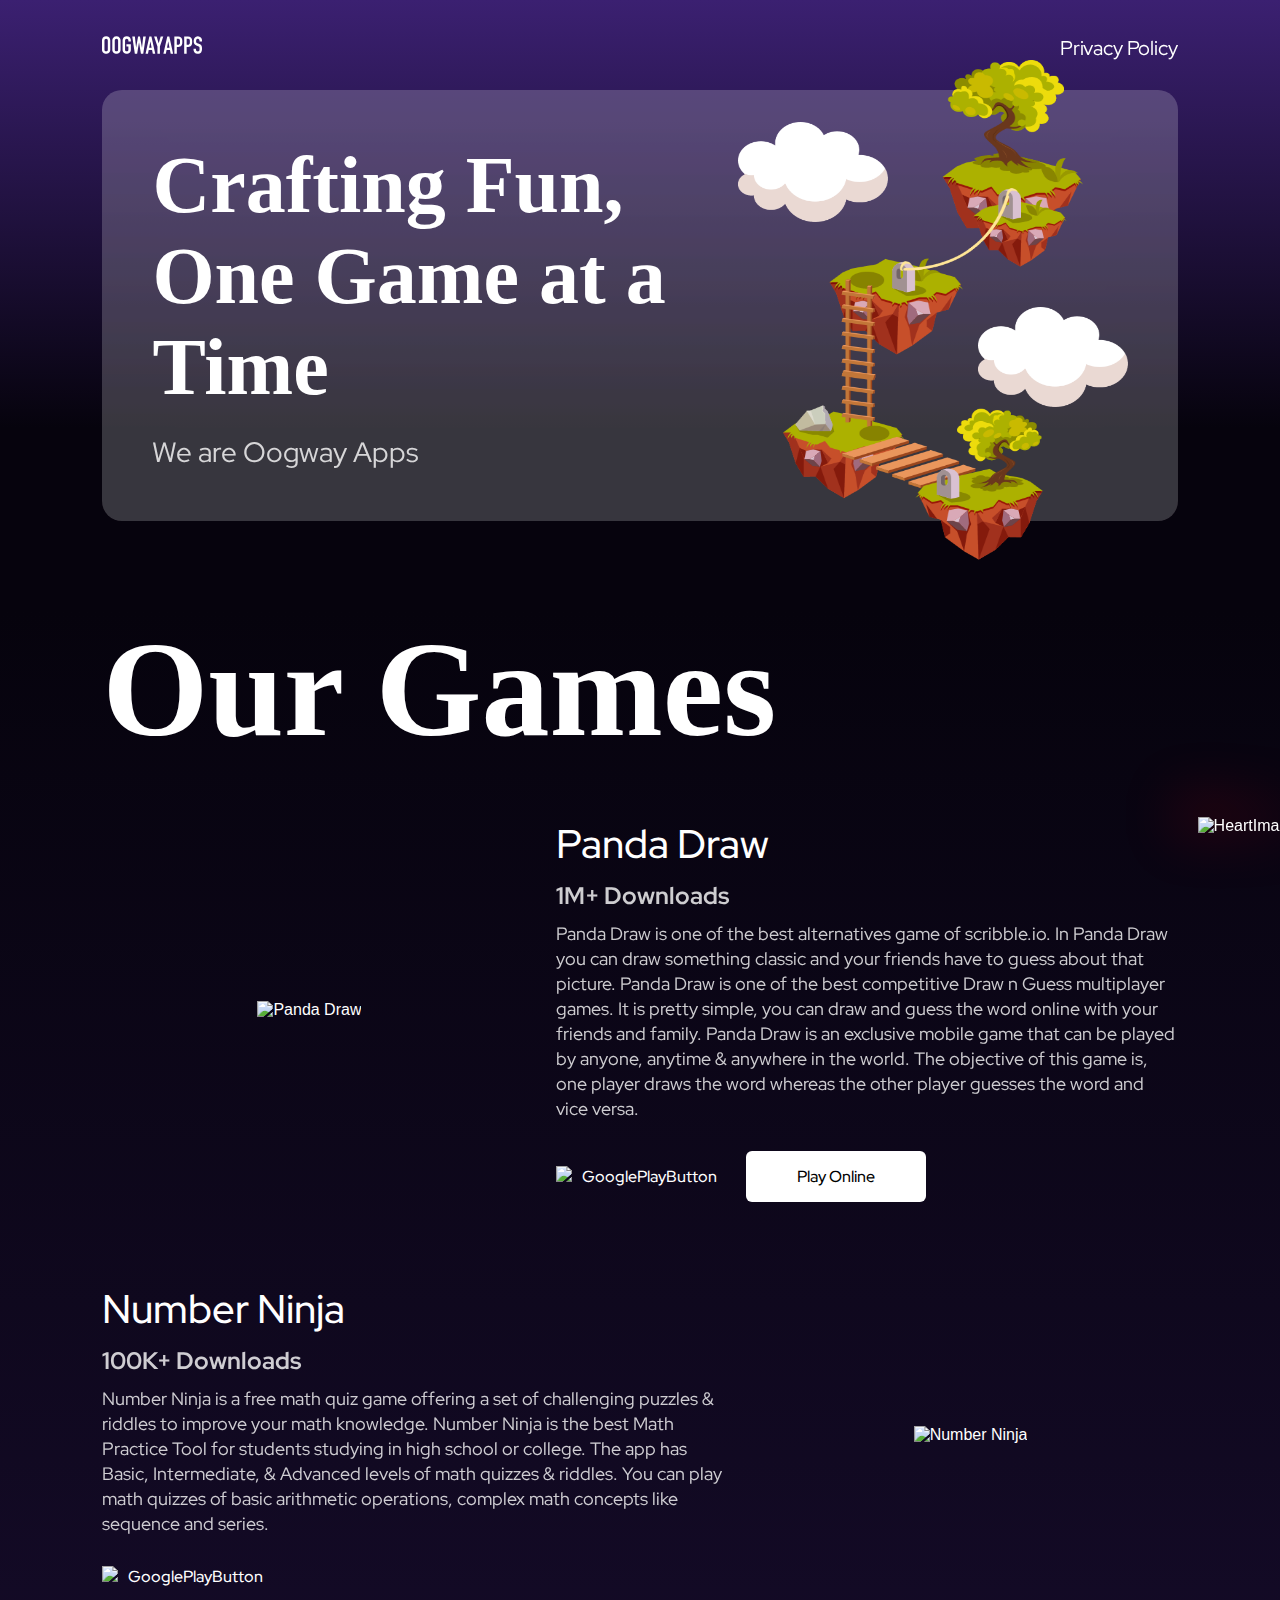
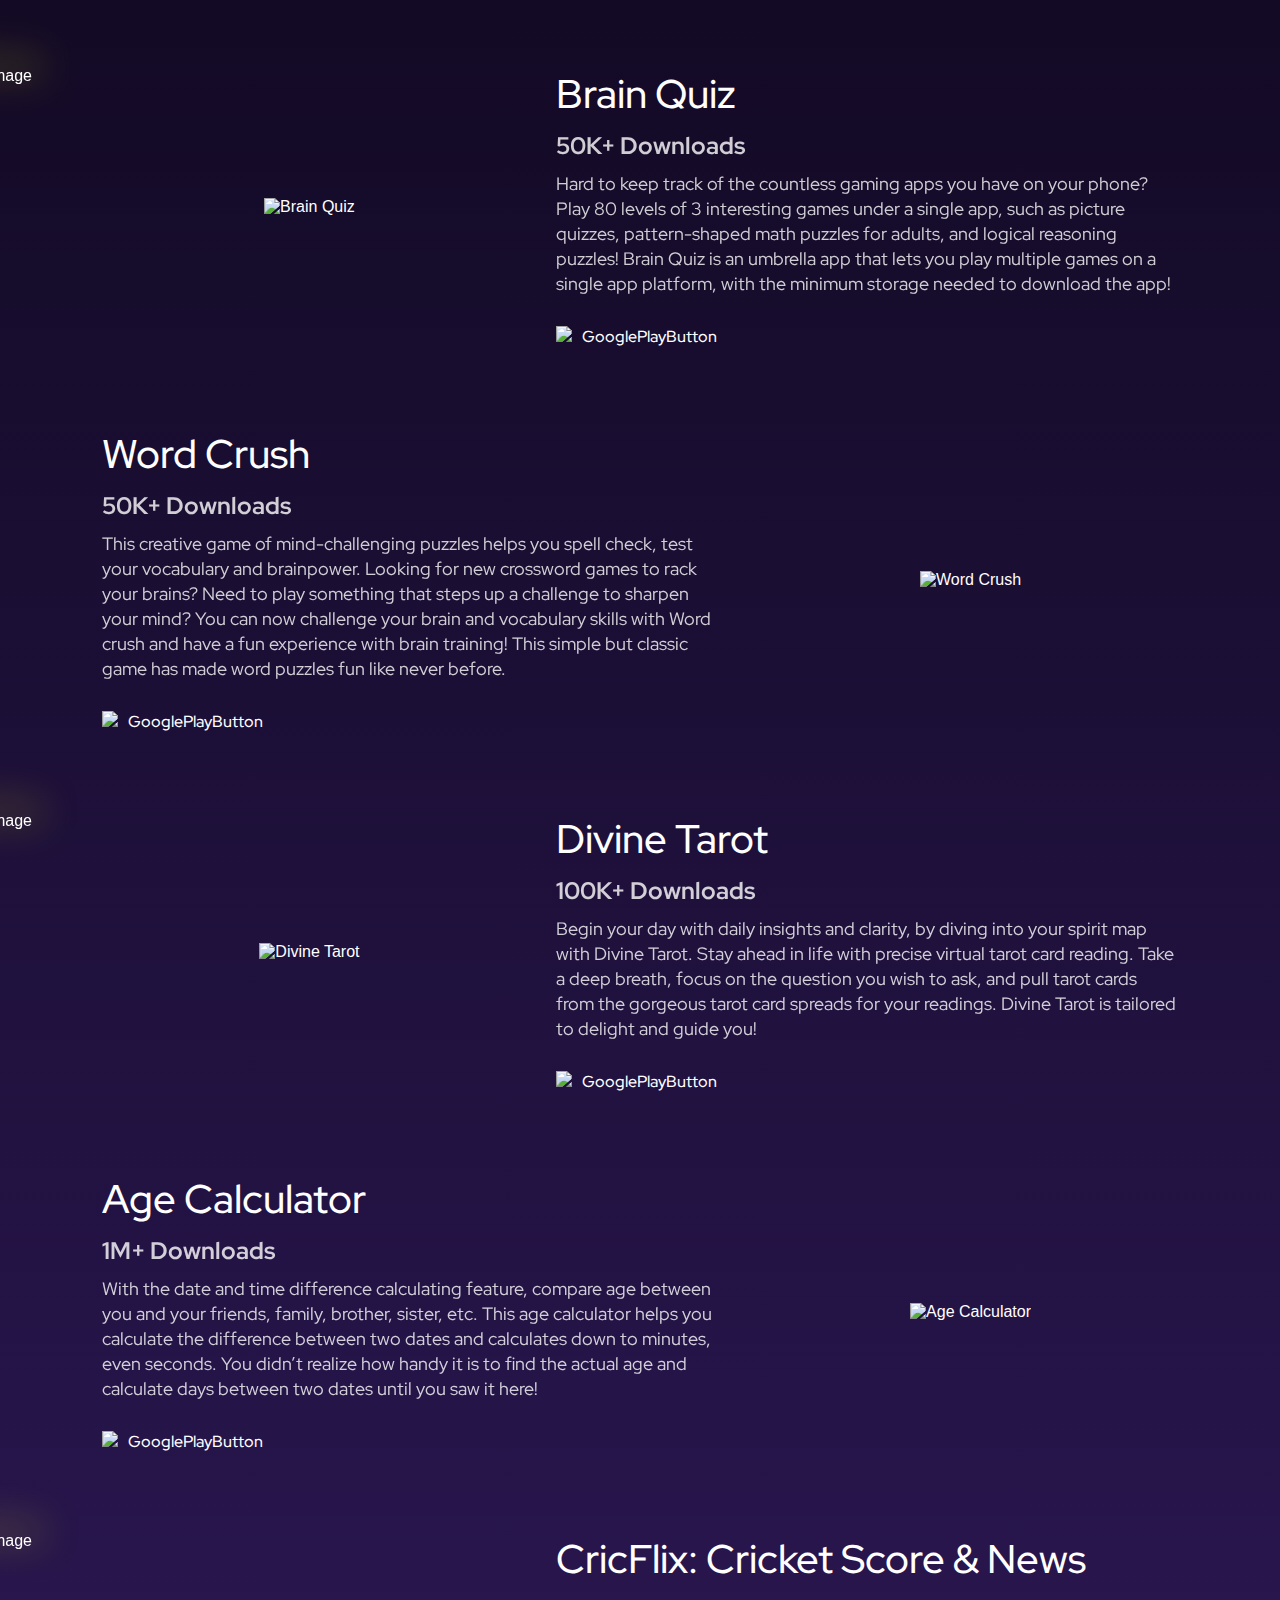
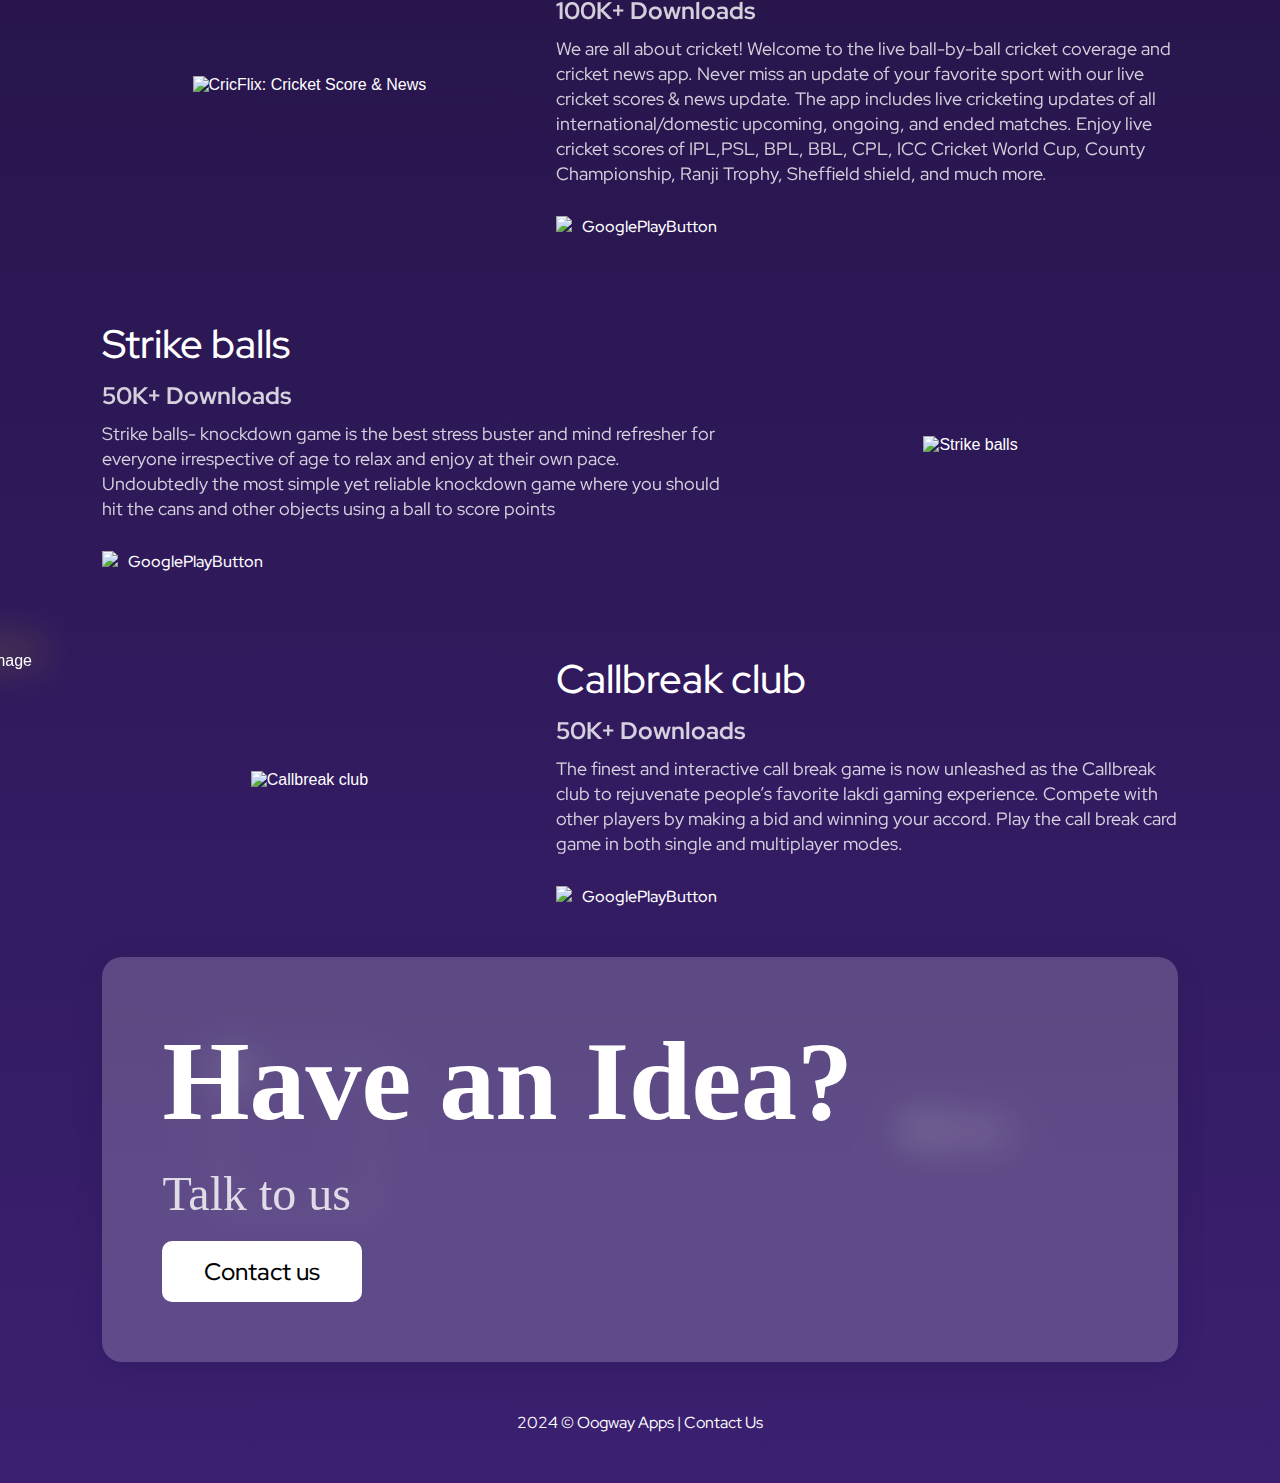
==== commit d2a57fc3: "Update index.html" ====
--- a/index.html
+++ b/index.html
@@ -1250,7 +1250,7 @@
           </div>
         </footer>
         <div class="copyright">
-          <span>2023 © Oogway Apps | </span
+          <span>2024 © Oogway Apps | </span
           ><span
             ><a
               target="_blank"
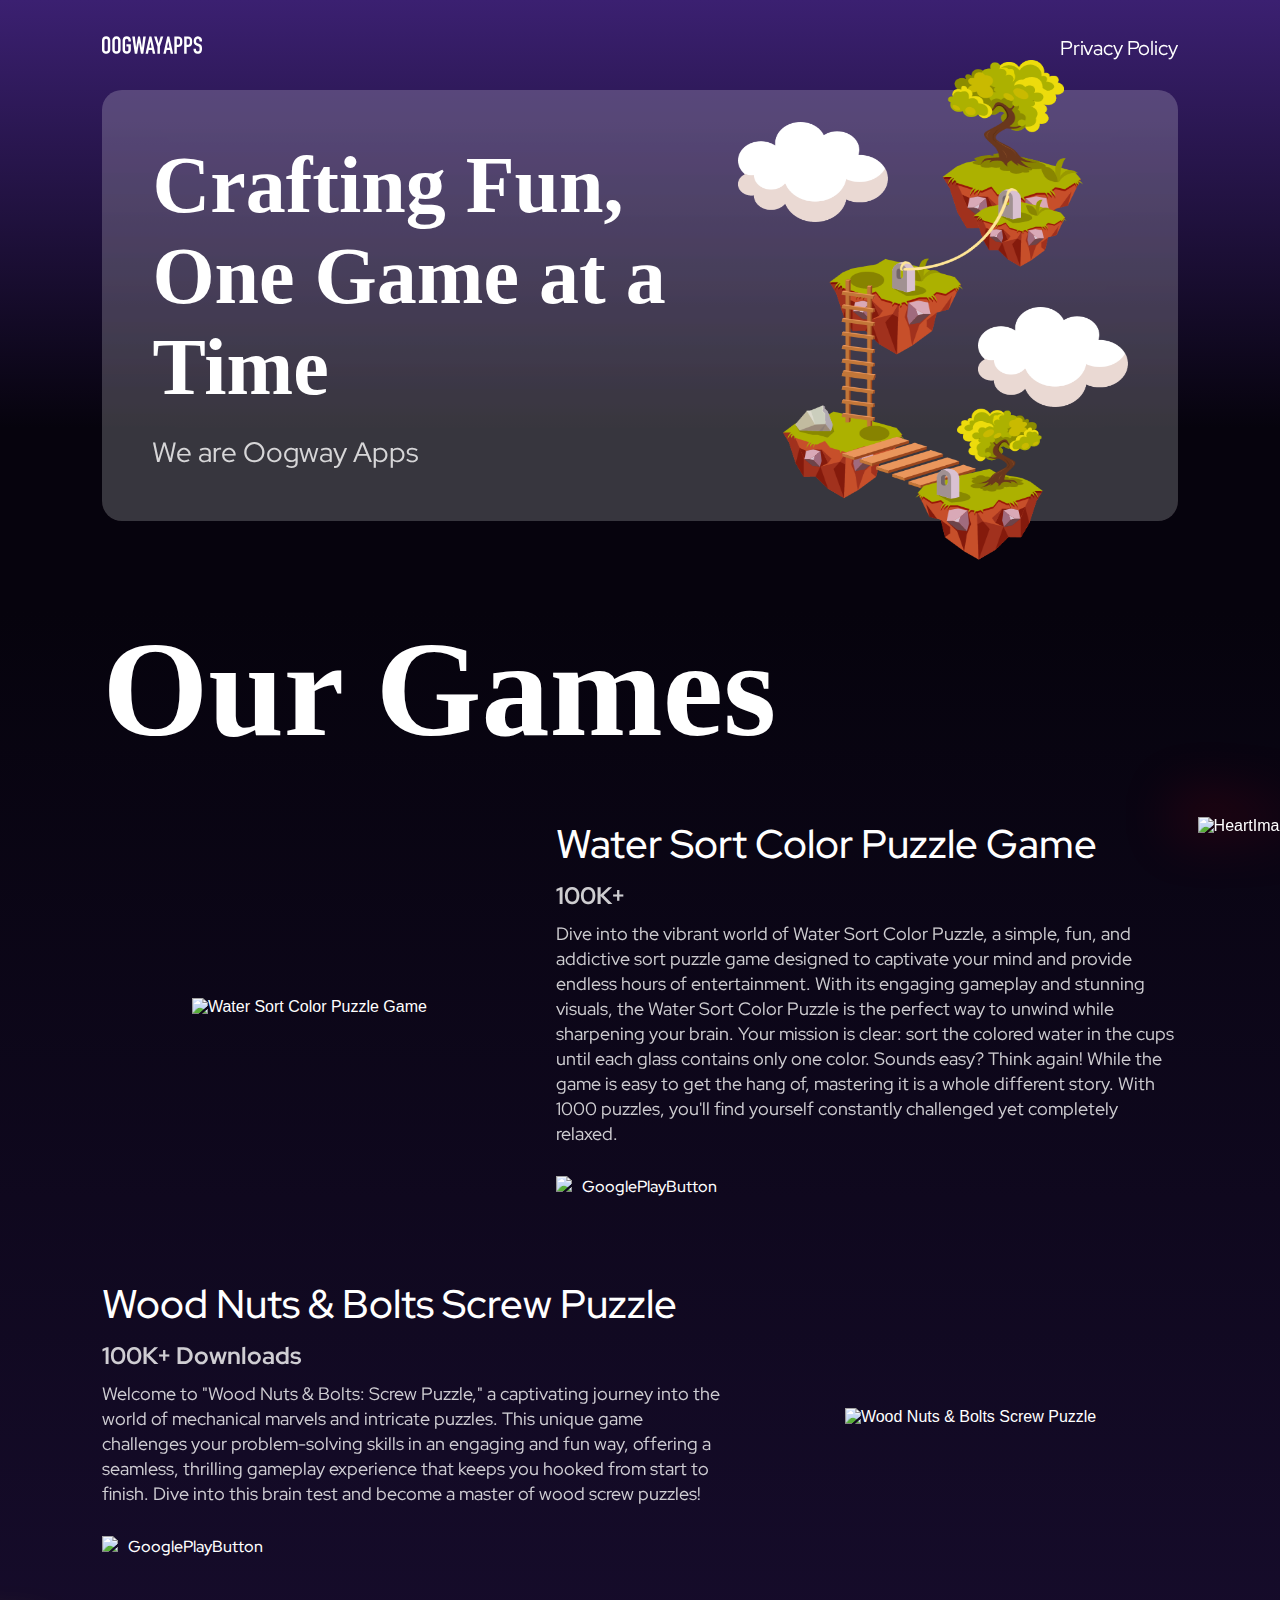
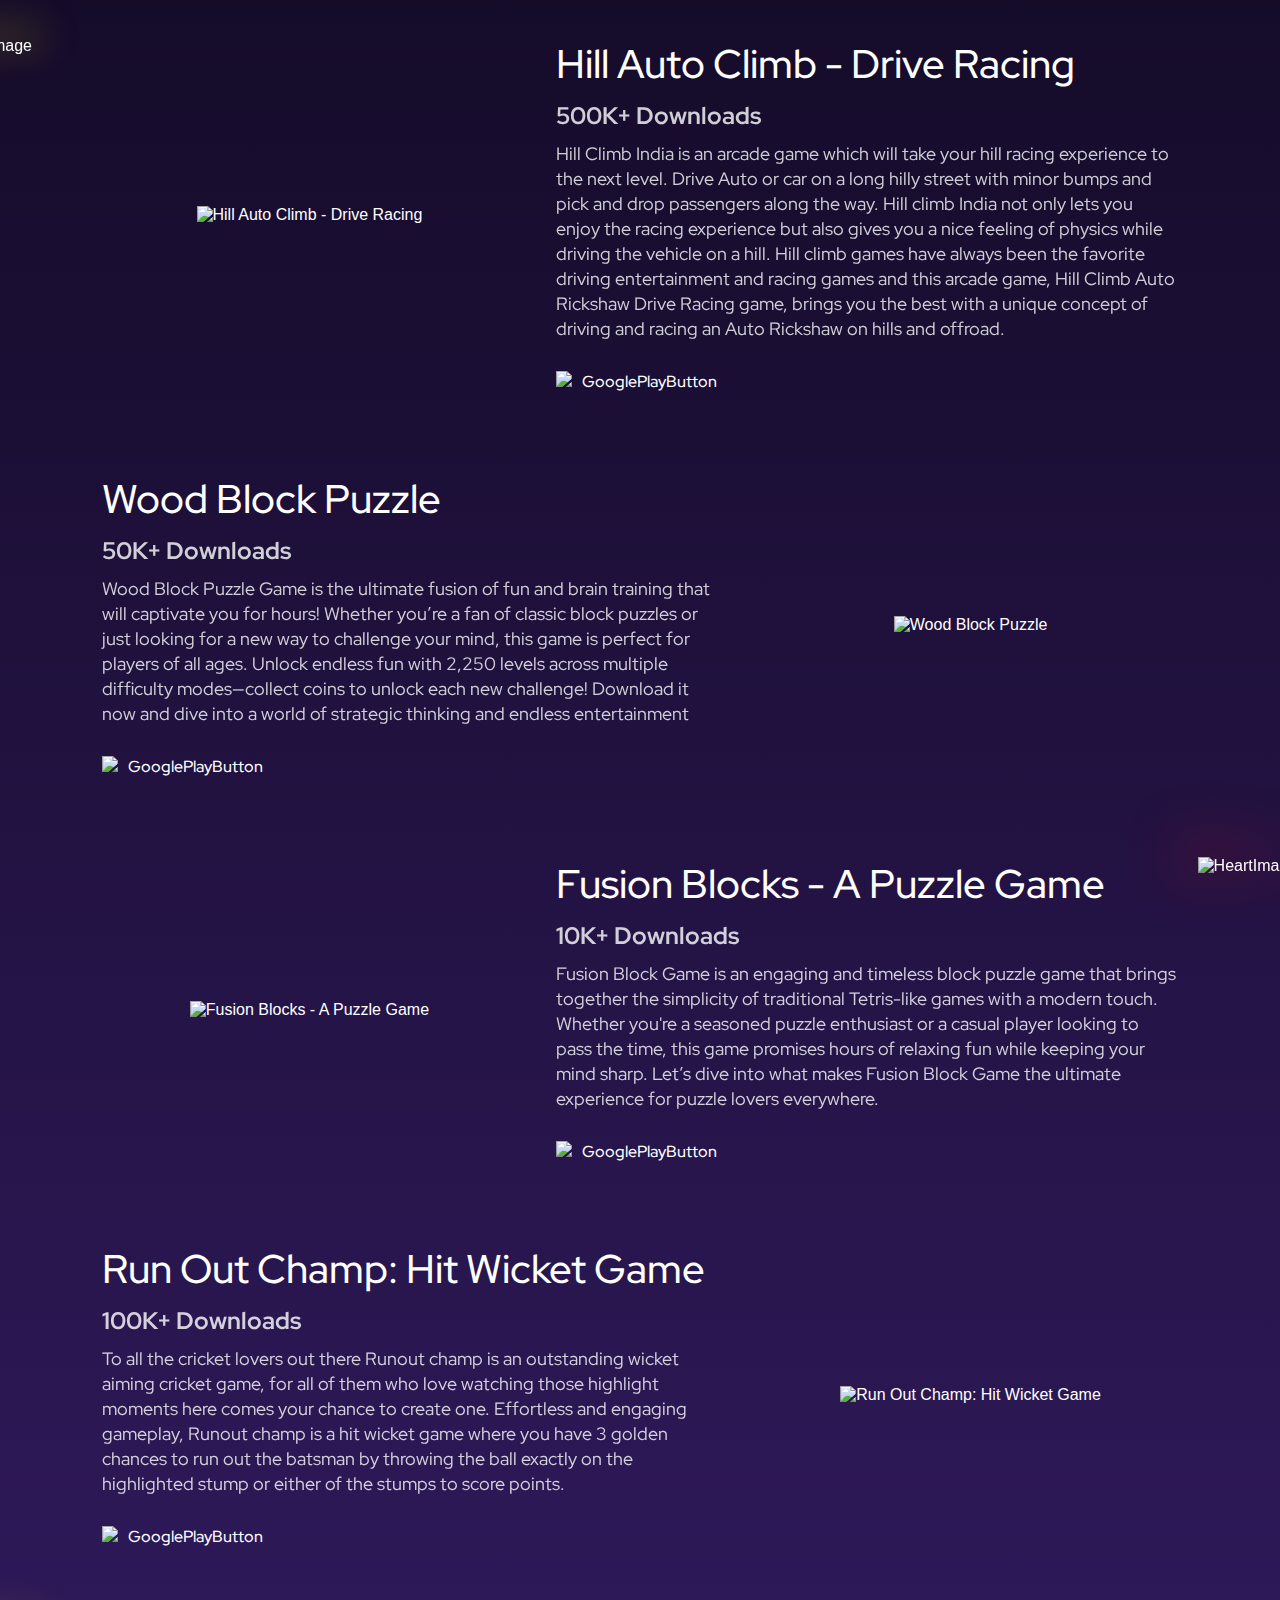
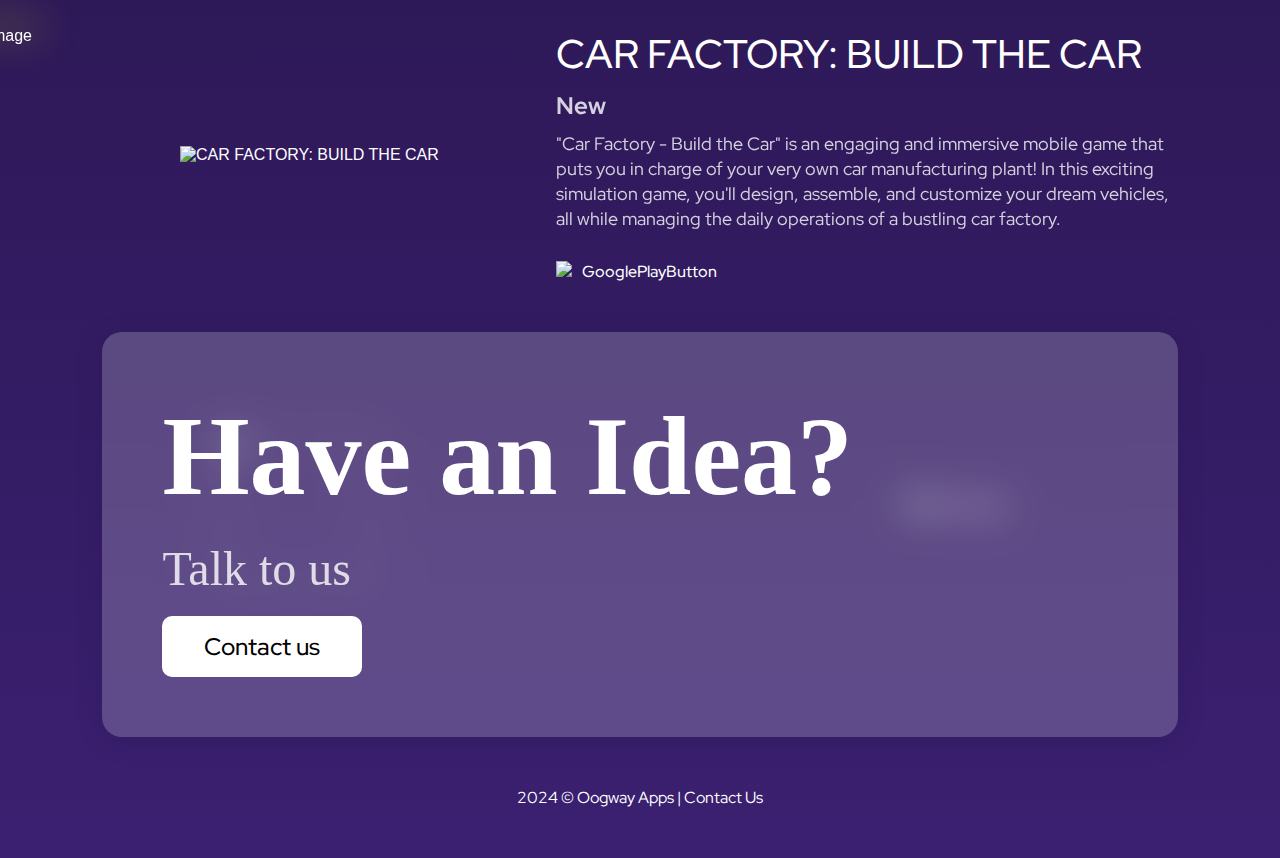
==== commit daf96410: "Games updated" ====
--- a/index.html
+++ b/index.html
@@ -870,23 +870,25 @@
             <div class="game_image">
               <img
                 src="https://storage.googleapis.com/console-prod/static/1690956171270/panda-draw.png"
-                alt="Panda Draw"
+                alt="Water Sort Color Puzzle Game"
               />
             </div>
             <div class="game_content_wrap">
               <div class="game_content_container">
-                <h3>Panda Draw</h3>
-                <h4>1M+ Downloads</h4>
+                <h3>Water Sort Color Puzzle Game</h3>
+                <h4>100K+</h4>
                 <p>
-                  Panda Draw is one of the best alternatives game of
-                  scribble.io. In Panda Draw you can draw something classic and
-                  your friends have to guess about that picture. Panda Draw is
-                  one of the best competitive Draw n Guess multiplayer games. It
-                  is pretty simple, you can draw and guess the word online with
-                  your friends and family. Panda Draw is an exclusive mobile
-                  game that can be played by anyone, anytime & anywhere in the
-                  world. The objective of this game is, one player draws the
-                  word whereas the other player guesses the word and vice versa.
+                  Dive into the vibrant world of Water Sort Color Puzzle, a
+                  simple, fun, and addictive sort puzzle game designed to
+                  captivate your mind and provide endless hours of
+                  entertainment. With its engaging gameplay and stunning
+                  visuals, the Water Sort Color Puzzle is the perfect way to
+                  unwind while sharpening your brain. Your mission is clear:
+                  sort the colored water in the cups until each glass contains
+                  only one color. Sounds easy? Think again! While the game is
+                  easy to get the hang of, mastering it is a whole different
+                  story. With 1000 puzzles, you'll find yourself constantly
+                  challenged yet completely relaxed.
                 </p>
               </div>
               <div class="game_btn_container">
@@ -894,19 +896,13 @@
                   target="_blank"
                   rel="noopener nofollow noreferrer"
                   class="google_btn"
-                  href="https://play.google.com/store/apps/details?id=com.oogwayapps.draw"
+                  href="https://play.google.com/store/apps/details?id=com.watersort.puzzlegame.color"
                 >
                   <img
                     src="https://storage.googleapis.com/console-prod/static/1690956312598/google-play.png"
                     alt="GooglePlayButton"
                   />
                 </a>
-                <a
-                  target="_blank"
-                  rel="noopener nofollow noreferrer"
-                  href="https://pandadraw.io?utm_source=oogwayapps-web"
-                  >Play Online</a
-                >
               </div>
             </div>
           </div>
@@ -914,21 +910,21 @@
             <div class="game_image">
               <img
                 src="https://storage.googleapis.com/console-prod/static/1690956153995/number-ninja.png"
-                alt="Number Ninja"
+                alt="Wood Nuts & Bolts Screw Puzzle"
               />
             </div>
             <div class="game_content_wrap">
               <div class="game_content_container">
-                <h3>Number Ninja</h3>
+                <h3>Wood Nuts & Bolts Screw Puzzle</h3>
                 <h4>100K+ Downloads</h4>
                 <p>
-                  Number Ninja is a free math quiz game offering a set of
-                  challenging puzzles & riddles to improve your math knowledge.
-                  Number Ninja is the best Math Practice Tool for students
-                  studying in high school or college. The app has Basic,
-                  Intermediate, & Advanced levels of math quizzes & riddles. You
-                  can play math quizzes of basic arithmetic operations, complex
-                  math concepts like sequence and series.
+                  Welcome to "Wood Nuts & Bolts: Screw Puzzle," a captivating
+                  journey into the world of mechanical marvels and intricate
+                  puzzles. This unique game challenges your problem-solving
+                  skills in an engaging and fun way, offering a seamless,
+                  thrilling gameplay experience that keeps you hooked from start
+                  to finish. Dive into this brain test and become a master of
+                  wood screw puzzles!
                 </p>
               </div>
               <div class="game_btn_container">
@@ -936,7 +932,7 @@
                   target="_blank"
                   rel="noopener nofollow noreferrer"
                   class="google_btn"
-                  href="https://play.google.com/store/apps/details?id=com.oogwayapps.number.ninja"
+                  href="https://play.google.com/store/apps/details?id=wood.nuts.bolts.screwpuzzle"
                 >
                   <img
                     src="https://storage.googleapis.com/console-prod/static/1690956312598/google-play.png"
@@ -948,30 +944,35 @@
           </div>
           <div class="game_card">
             <div class="bg-element">
-              <img
-                class="flash-image"
-                src="https://storage.googleapis.com/console-prod/static/1690956350272/flash.png"
-                alt="FlashImage"
-              />
+              <div class="bg-element">
+                <img
+                  class="flash-image"
+                  src="https://storage.googleapis.com/console-prod/static/1690956350272/flash.png"
+                  alt="FlashImage"
+                />
+              </div>
             </div>
             <div class="game_image">
               <img
-                src="https://storage.googleapis.com/console-prod/static/1690956061795/brain-quiz.png"
-                alt="Brain Quiz"
+                src="https://storage.googleapis.com/console-prod/static/1690956171270/panda-draw.png"
+                alt="Hill Auto Climb - Drive Racing"
               />
             </div>
             <div class="game_content_wrap">
               <div class="game_content_container">
-                <h3>Brain Quiz</h3>
-                <h4>50K+ Downloads</h4>
+                <h3>Hill Auto Climb - Drive Racing</h3>
+                <h4>500K+ Downloads</h4>
                 <p>
-                  Hard to keep track of the countless gaming apps you have on
-                  your phone? Play 80 levels of 3 interesting games under a
-                  single app, such as picture quizzes, pattern-shaped math
-                  puzzles for adults, and logical reasoning puzzles! Brain Quiz
-                  is an umbrella app that lets you play multiple games on a
-                  single app platform, with the minimum storage needed to
-                  download the app!
+                  Hill Climb India is an arcade game which will take your hill
+                  racing experience to the next level. Drive Auto or car on a
+                  long hilly street with minor bumps and pick and drop
+                  passengers along the way. Hill climb India not only lets you
+                  enjoy the racing experience but also gives you a nice feeling
+                  of physics while driving the vehicle on a hill. Hill climb
+                  games have always been the favorite driving entertainment and
+                  racing games and this arcade game, Hill Climb Auto Rickshaw
+                  Drive Racing game, brings you the best with a unique concept
+                  of driving and racing an Auto Rickshaw on hills and offroad.
                 </p>
               </div>
               <div class="game_btn_container">
@@ -979,7 +980,7 @@
                   target="_blank"
                   rel="noopener nofollow noreferrer"
                   class="google_btn"
-                  href="https://play.google.com/store/apps/details?id=com.brainteasers.mathriddles.puzzles"
+                  href="https://play.google.com/store/apps/details?id=com.finger.soft.hillclimb.india"
                 >
                   <img
                     src="https://storage.googleapis.com/console-prod/static/1690956312598/google-play.png"
@@ -992,22 +993,23 @@
           <div class="game_card">
             <div class="game_image">
               <img
-                src="https://storage.googleapis.com/console-prod/static/1690956204409/word-crush.png"
-                alt="Word Crush"
+                src="https://storage.googleapis.com/console-prod/static/1690956153995/number-ninja.png"
+                alt="Wood Block Puzzle"
               />
             </div>
             <div class="game_content_wrap">
               <div class="game_content_container">
-                <h3>Word Crush</h3>
+                <h3>Wood Block Puzzle</h3>
                 <h4>50K+ Downloads</h4>
                 <p>
-                  This creative game of mind-challenging puzzles helps you spell
-                  check, test your vocabulary and brainpower. Looking for new
-                  crossword games to rack your brains? Need to play something
-                  that steps up a challenge to sharpen your mind? You can now
-                  challenge your brain and vocabulary skills with Word crush and
-                  have a fun experience with brain training! This simple but
-                  classic game has made word puzzles fun like never before.
+                  Wood Block Puzzle Game is the ultimate fusion of fun and brain
+                  training that will captivate you for hours! Whether you’re a
+                  fan of classic block puzzles or just looking for a new way to
+                  challenge your mind, this game is perfect for players of all
+                  ages. Unlock endless fun with 2,250 levels across multiple
+                  difficulty modes—collect coins to unlock each new challenge!
+                  Download it now and dive into a world of strategic thinking
+                  and endless entertainment
                 </p>
               </div>
               <div class="game_btn_container">
@@ -1015,7 +1017,7 @@
                   target="_blank"
                   rel="noopener nofollow noreferrer"
                   class="google_btn"
-                  href="https://play.google.com/store/apps/details?id=com.oogwayapps.wordcrush"
+                  href="https://play.google.com/store/apps/details?id=wood.block.puzzle.game"
                 >
                   <img
                     src="https://storage.googleapis.com/console-prod/static/1690956312598/google-play.png"
@@ -1025,31 +1027,34 @@
               </div>
             </div>
           </div>
+
           <div class="game_card">
             <div class="bg-element">
               <img
-                class="flash-image"
-                src="https://storage.googleapis.com/console-prod/static/1690956350272/flash.png"
-                alt="FlashImage"
+                class="heart-image"
+                src="https://storage.googleapis.com/console-prod/static/1690956404927/heart.png"
+                alt="HeartImage"
               />
             </div>
             <div class="game_image">
               <img
-                src="https://storage.googleapis.com/console-prod/static/1690956129612/divine-tarot.png"
-                alt="Divine Tarot"
+                src="https://storage.googleapis.com/console-prod/static/1690956171270/panda-draw.png"
+                alt="Fusion Blocks - A Puzzle Game"
               />
             </div>
             <div class="game_content_wrap">
               <div class="game_content_container">
-                <h3>Divine Tarot</h3>
-                <h4>100K+ Downloads</h4>
+                <h3>Fusion Blocks - A Puzzle Game</h3>
+                <h4>10K+ Downloads</h4>
                 <p>
-                  Begin your day with daily insights and clarity, by diving into
-                  your spirit map with Divine Tarot. Stay ahead in life with
-                  precise virtual tarot card reading. Take a deep breath, focus
-                  on the question you wish to ask, and pull tarot cards from the
-                  gorgeous tarot card spreads for your readings. Divine Tarot is
-                  tailored to delight and guide you!
+                  Fusion Block Game is an engaging and timeless block puzzle
+                  game that brings together the simplicity of traditional
+                  Tetris-like games with a modern touch. Whether you're a
+                  seasoned puzzle enthusiast or a casual player looking to pass
+                  the time, this game promises hours of relaxing fun while
+                  keeping your mind sharp. Let’s dive into what makes Fusion
+                  Block Game the ultimate experience for puzzle lovers
+                  everywhere.
                 </p>
               </div>
               <div class="game_btn_container">
@@ -1057,7 +1062,7 @@
                   target="_blank"
                   rel="noopener nofollow noreferrer"
                   class="google_btn"
-                  href="https://play.google.com/store/apps/details?id=com.oogwayapps.tarotreading.horoscope"
+                  href="https://play.google.com/store/apps/details?id=com.fusion.block.puzzle"
                 >
                   <img
                     src="https://storage.googleapis.com/console-prod/static/1690956312598/google-play.png"
@@ -1070,22 +1075,22 @@
           <div class="game_card">
             <div class="game_image">
               <img
-                src="https://storage.googleapis.com/console-prod/static/1690956043164/age-calculator.png"
-                alt="Age Calculator"
+                src="https://storage.googleapis.com/console-prod/static/1690956153995/number-ninja.png"
+                alt="Run Out Champ: Hit Wicket Game"
               />
             </div>
             <div class="game_content_wrap">
               <div class="game_content_container">
-                <h3>Age Calculator</h3>
-                <h4>1M+ Downloads</h4>
+                <h3>Run Out Champ: Hit Wicket Game</h3>
+                <h4>100K+ Downloads</h4>
                 <p>
-                  With the date and time difference calculating feature, compare
-                  age between you and your friends, family, brother, sister,
-                  etc. This age calculator helps you calculate the difference
-                  between two dates and calculates down to minutes, even
-                  seconds. You didn’t realize how handy it is to find the actual
-                  age and calculate days between two dates until you saw it
-                  here!
+                  To all the cricket lovers out there Runout champ is an
+                  outstanding wicket aiming cricket game, for all of them who
+                  love watching those highlight moments here comes your chance
+                  to create one. Effortless and engaging gameplay, Runout champ
+                  is a hit wicket game where you have 3 golden chances to run
+                  out the batsman by throwing the ball exactly on the
+                  highlighted stump or either of the stumps to score points.
                 </p>
               </div>
               <div class="game_btn_container">
@@ -1093,7 +1098,7 @@
                   target="_blank"
                   rel="noopener nofollow noreferrer"
                   class="google_btn"
-                  href="https://play.google.com/store/apps/details?id=com.oogwayapps.agecalculator"
+                  href="https://play.google.com/store/apps/details?id=com.cricketgame.runoutchamp.realcricket"
                 >
                   <img
                     src="https://storage.googleapis.com/console-prod/static/1690956312598/google-play.png"
@@ -1103,33 +1108,33 @@
               </div>
             </div>
           </div>
+
           <div class="game_card">
             <div class="bg-element">
-              <img
-                class="flash-image"
-                src="https://storage.googleapis.com/console-prod/static/1690956350272/flash.png"
-                alt="FlashImage"
-              />
+              <div class="bg-element">
+                <img
+                  class="flash-image"
+                  src="https://storage.googleapis.com/console-prod/static/1690956350272/flash.png"
+                  alt="FlashImage"
+                />
+              </div>
             </div>
             <div class="game_image">
               <img
-                src="https://storage.googleapis.com/console-prod/static/1690956111425/cricflix.png"
-                alt="CricFlix: Cricket Score & News"
+                src="https://storage.googleapis.com/console-prod/static/1690956171270/panda-draw.png"
+                alt="CAR FACTORY: BUILD THE CAR"
               />
             </div>
             <div class="game_content_wrap">
               <div class="game_content_container">
-                <h3>CricFlix: Cricket Score & News</h3>
-                <h4>100K+ Downloads</h4>
+                <h3>CAR FACTORY: BUILD THE CAR</h3>
+                <h4>New</h4>
                 <p>
-                  We are all about cricket! Welcome to the live ball-by-ball
-                  cricket coverage and cricket news app. Never miss an update of
-                  your favorite sport with our live cricket scores & news
-                  update. The app includes live cricketing updates of all
-                  international/domestic upcoming, ongoing, and ended matches.
-                  Enjoy live cricket scores of IPL,PSL, BPL, BBL, CPL, ICC
-                  Cricket World Cup, County Championship, Ranji Trophy,
-                  Sheffield shield, and much more.
+                  "Car Factory - Build the Car" is an engaging and immersive
+                  mobile game that puts you in charge of your very own car
+                  manufacturing plant! In this exciting simulation game, you'll
+                  design, assemble, and customize your dream vehicles, all while
+                  managing the daily operations of a bustling car factory.
                 </p>
               </div>
               <div class="game_btn_container">
@@ -1137,82 +1142,7 @@
                   target="_blank"
                   rel="noopener nofollow noreferrer"
                   class="google_btn"
-                  href="https://play.google.com/store/apps/details?id=com.cricflix.cricketscores"
-                >
-                  <img
-                    src="https://storage.googleapis.com/console-prod/static/1690956312598/google-play.png"
-                    alt="GooglePlayButton"
-                  />
-                </a>
-              </div>
-            </div>
-          </div>
-          <div class="game_card">
-            <div class="game_image">
-              <img
-                src="https://storage.googleapis.com/console-prod/static/1690956186945/strike-balls.png"
-                alt="Strike balls"
-              />
-            </div>
-            <div class="game_content_wrap">
-              <div class="game_content_container">
-                <h3>Strike balls</h3>
-                <h4>50K+ Downloads</h4>
-                <p>
-                  Strike balls- knockdown game is the best stress buster and
-                  mind refresher for everyone irrespective of age to relax and
-                  enjoy at their own pace. Undoubtedly the most simple yet
-                  reliable knockdown game where you should hit the cans and
-                  other objects using a ball to score points
-                </p>
-              </div>
-              <div class="game_btn_container">
-                <a
-                  target="_blank"
-                  rel="noopener nofollow noreferrer"
-                  class="google_btn"
-                  href="https://play.google.com/store/apps/details?id=com.strikeballs.knockemall"
-                >
-                  <img
-                    src="https://storage.googleapis.com/console-prod/static/1690956312598/google-play.png"
-                    alt="GooglePlayButton"
-                  />
-                </a>
-              </div>
-            </div>
-          </div>
-          <div class="game_card">
-            <div class="bg-element">
-              <img
-                class="flash-image"
-                src="https://storage.googleapis.com/console-prod/static/1690956350272/flash.png"
-                alt="FlashImage"
-              />
-            </div>
-            <div class="game_image">
-              <img
-                src="https://storage.googleapis.com/console-prod/static/1690956089470/callbreak-club.png"
-                alt="Callbreak club"
-              />
-            </div>
-            <div class="game_content_wrap">
-              <div class="game_content_container">
-                <h3>Callbreak club</h3>
-                <h4>50K+ Downloads</h4>
-                <p>
-                  The finest and interactive call break game is now unleashed as
-                  the Callbreak club to rejuvenate people’s favorite lakdi
-                  gaming experience. Compete with other players by making a bid
-                  and winning your accord. Play the call break card game in both
-                  single and multiplayer modes.
-                </p>
-              </div>
-              <div class="game_btn_container">
-                <a
-                  target="_blank"
-                  rel="noopener nofollow noreferrer"
-                  class="google_btn"
-                  href="https://play.google.com/store/apps/details?id=com.callbreak.teslaoogway.playcard"
+                  href="https://play.google.com/store/apps/details?id=oogway.buildthecar.idlegame.carfactory.simulator"
                 >
                   <img
                     src="https://storage.googleapis.com/console-prod/static/1690956312598/google-play.png"
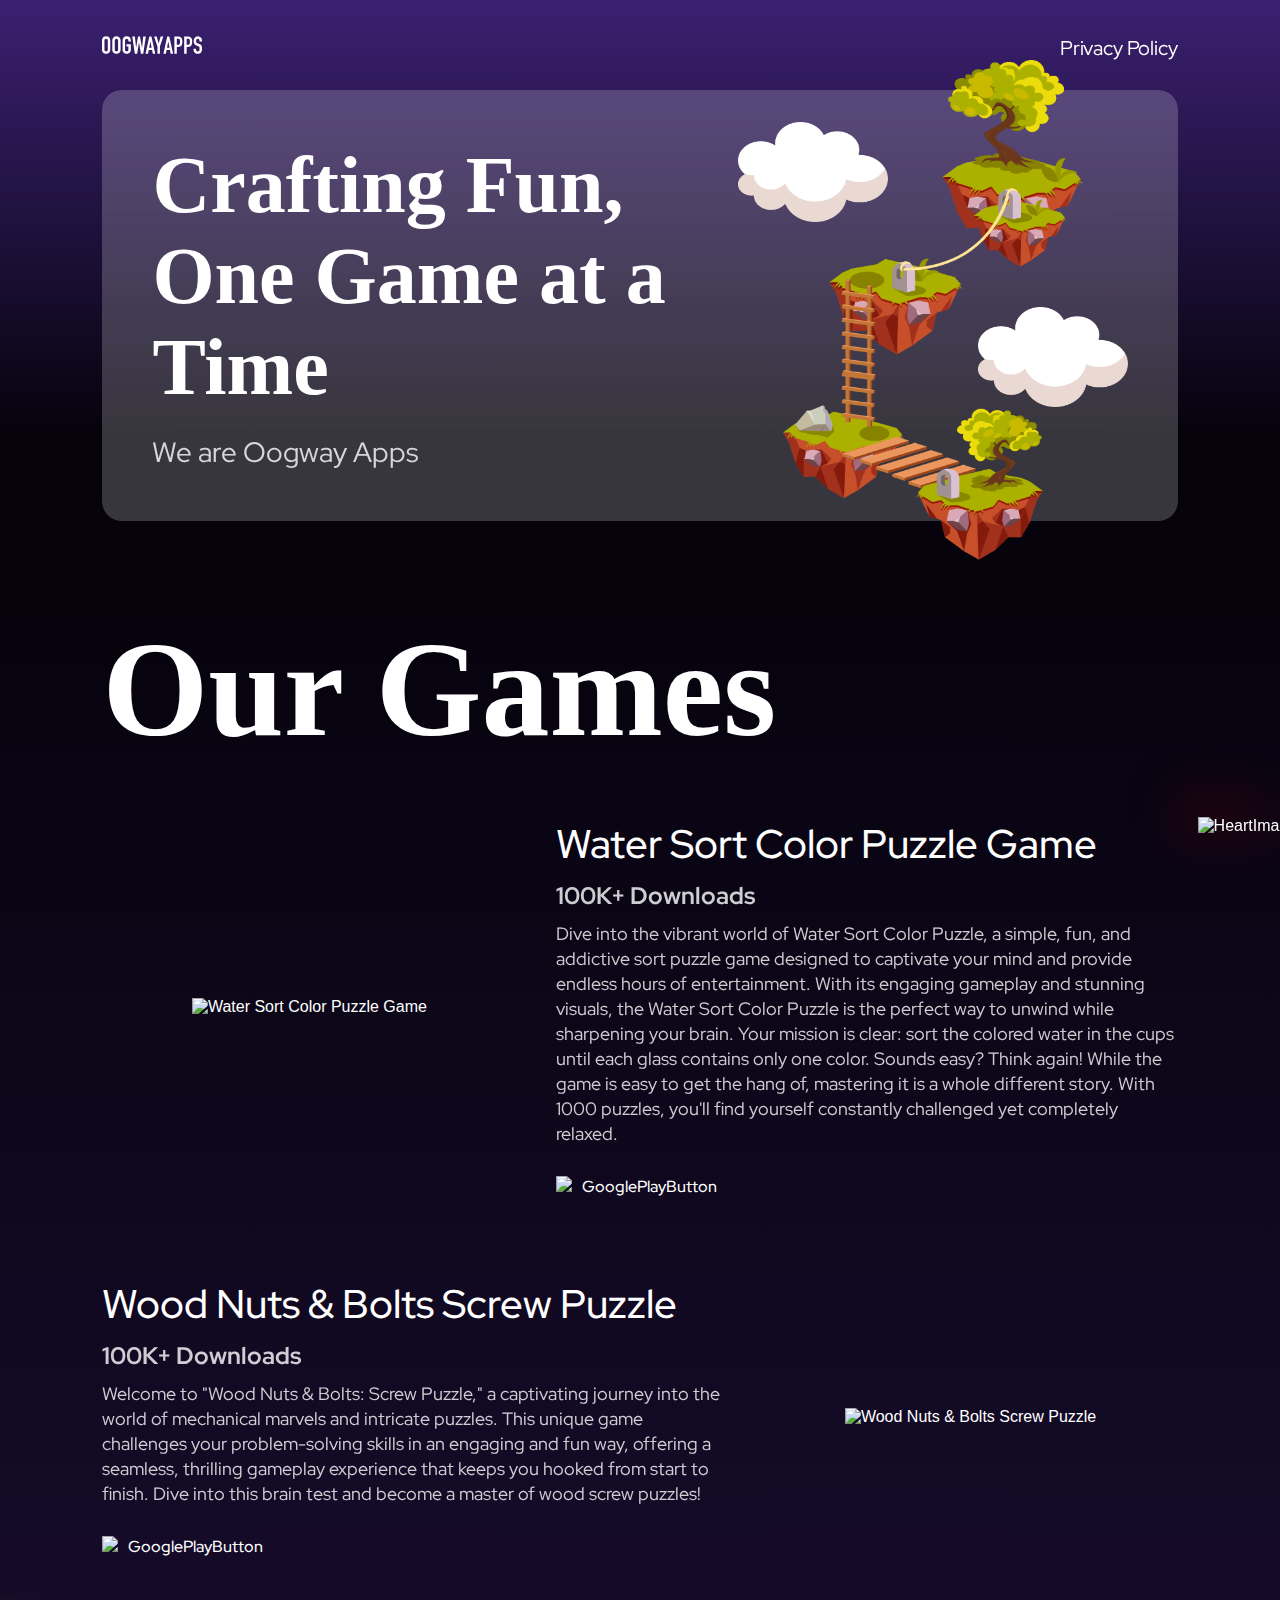
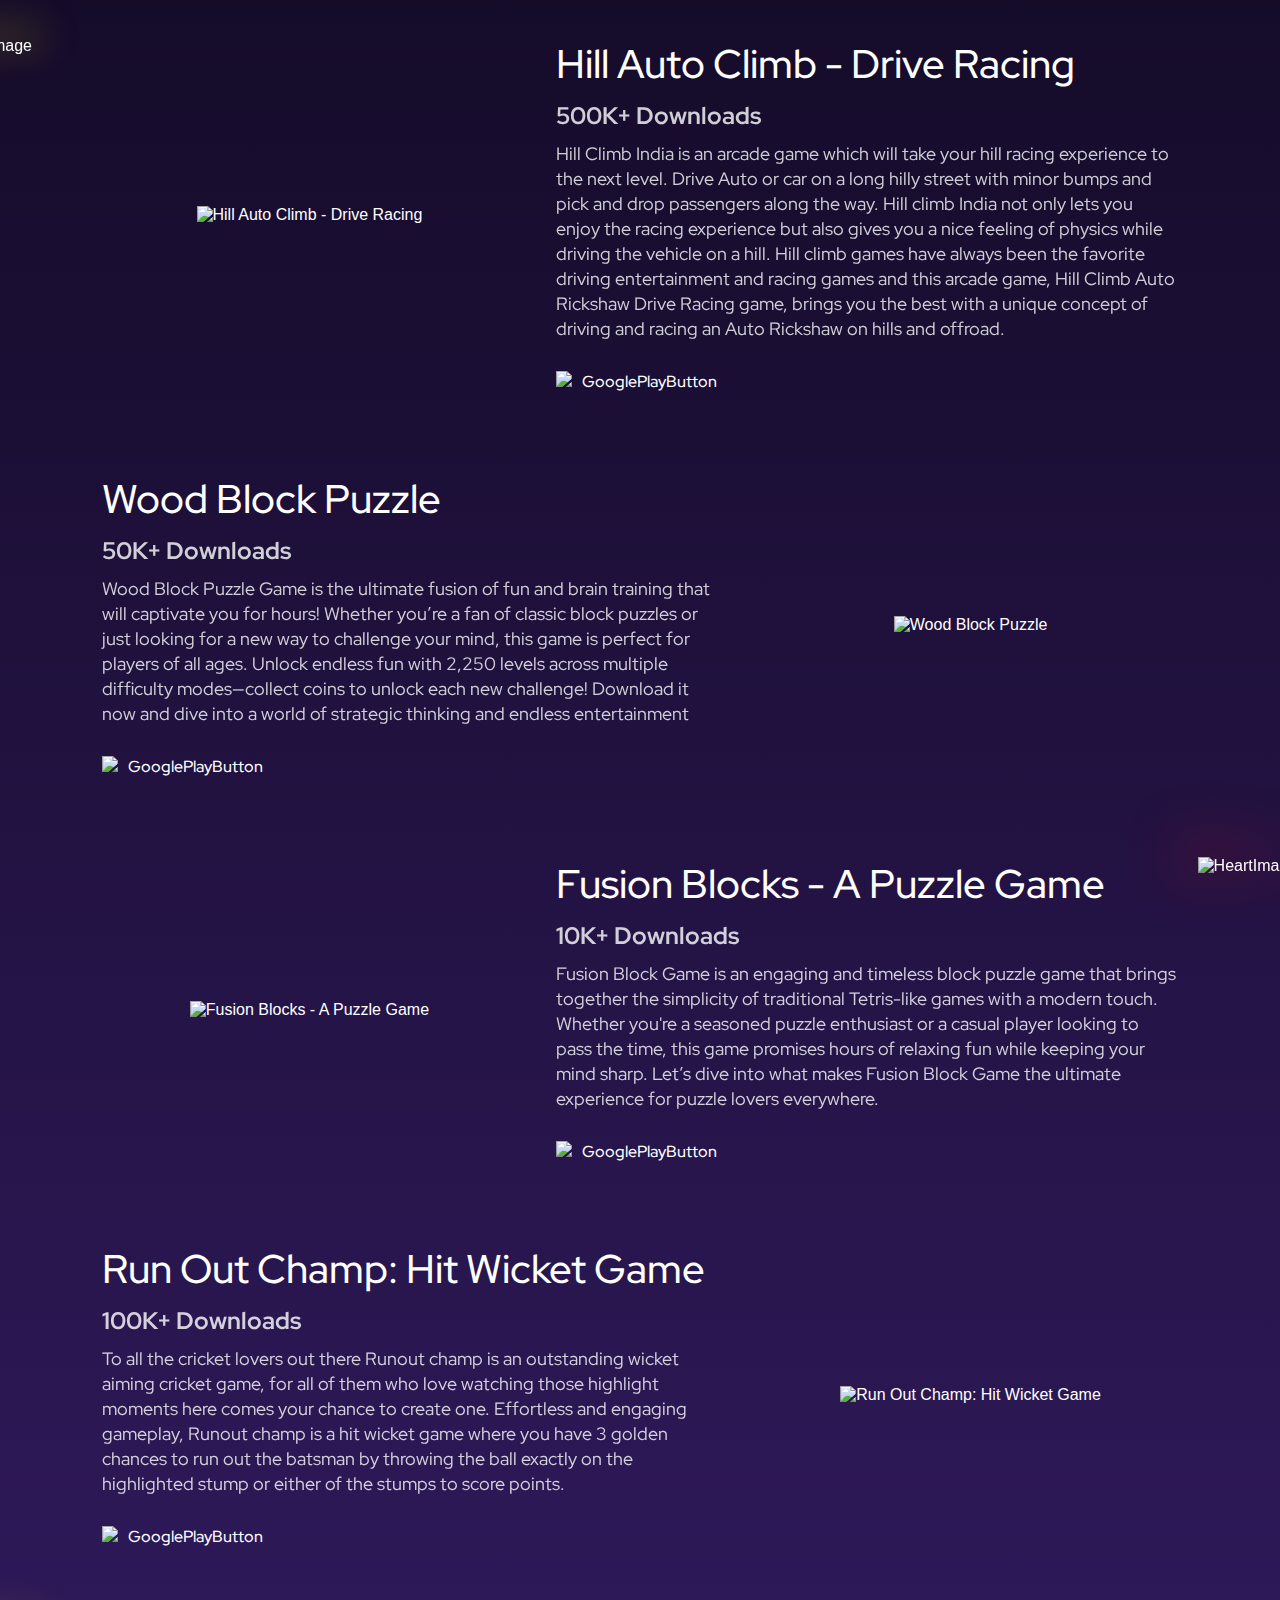
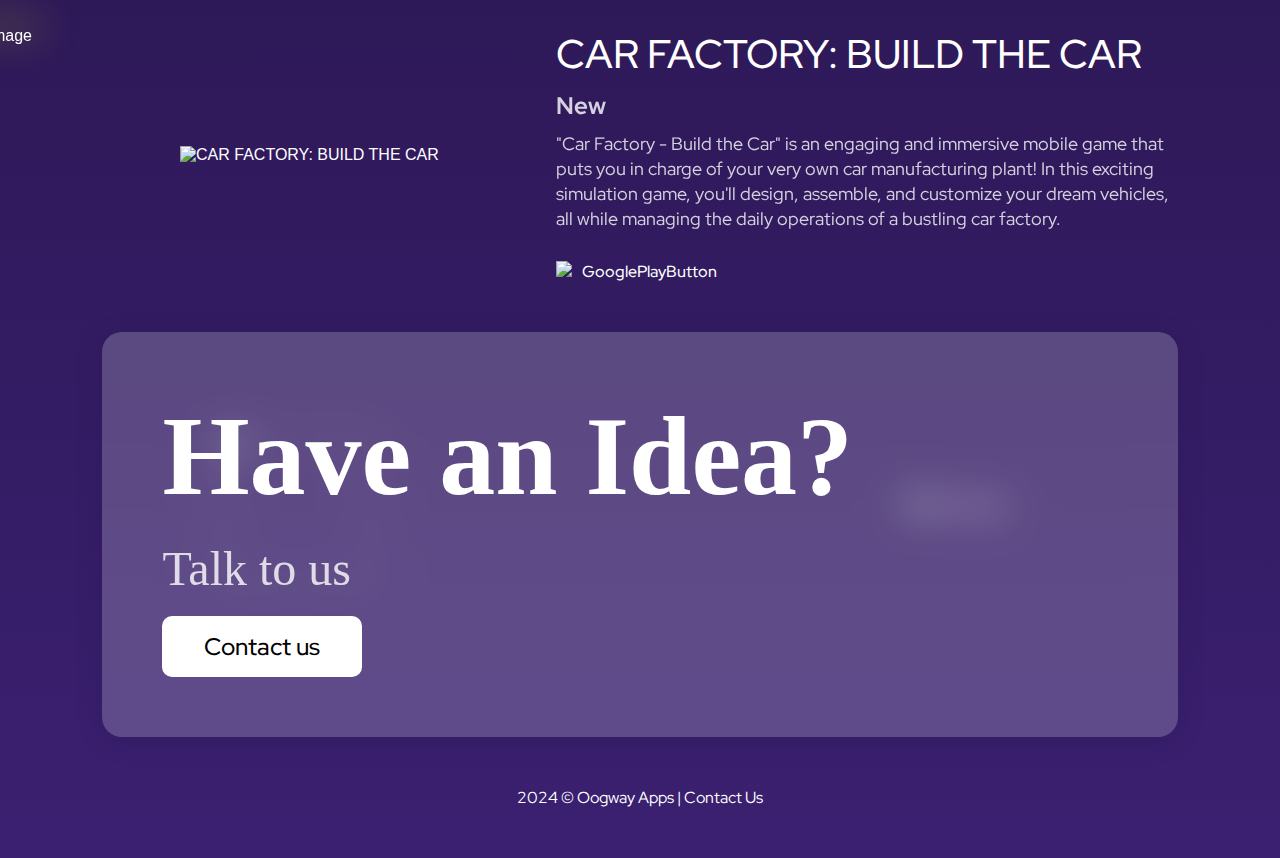
==== commit 41ac6ccf: "Update index.html" ====
--- a/index.html
+++ b/index.html
@@ -876,7 +876,7 @@
             <div class="game_content_wrap">
               <div class="game_content_container">
                 <h3>Water Sort Color Puzzle Game</h3>
-                <h4>100K+</h4>
+                <h4>100K+ Downloads</h4>
                 <p>
                   Dive into the vibrant world of Water Sort Color Puzzle, a
                   simple, fun, and addictive sort puzzle game designed to
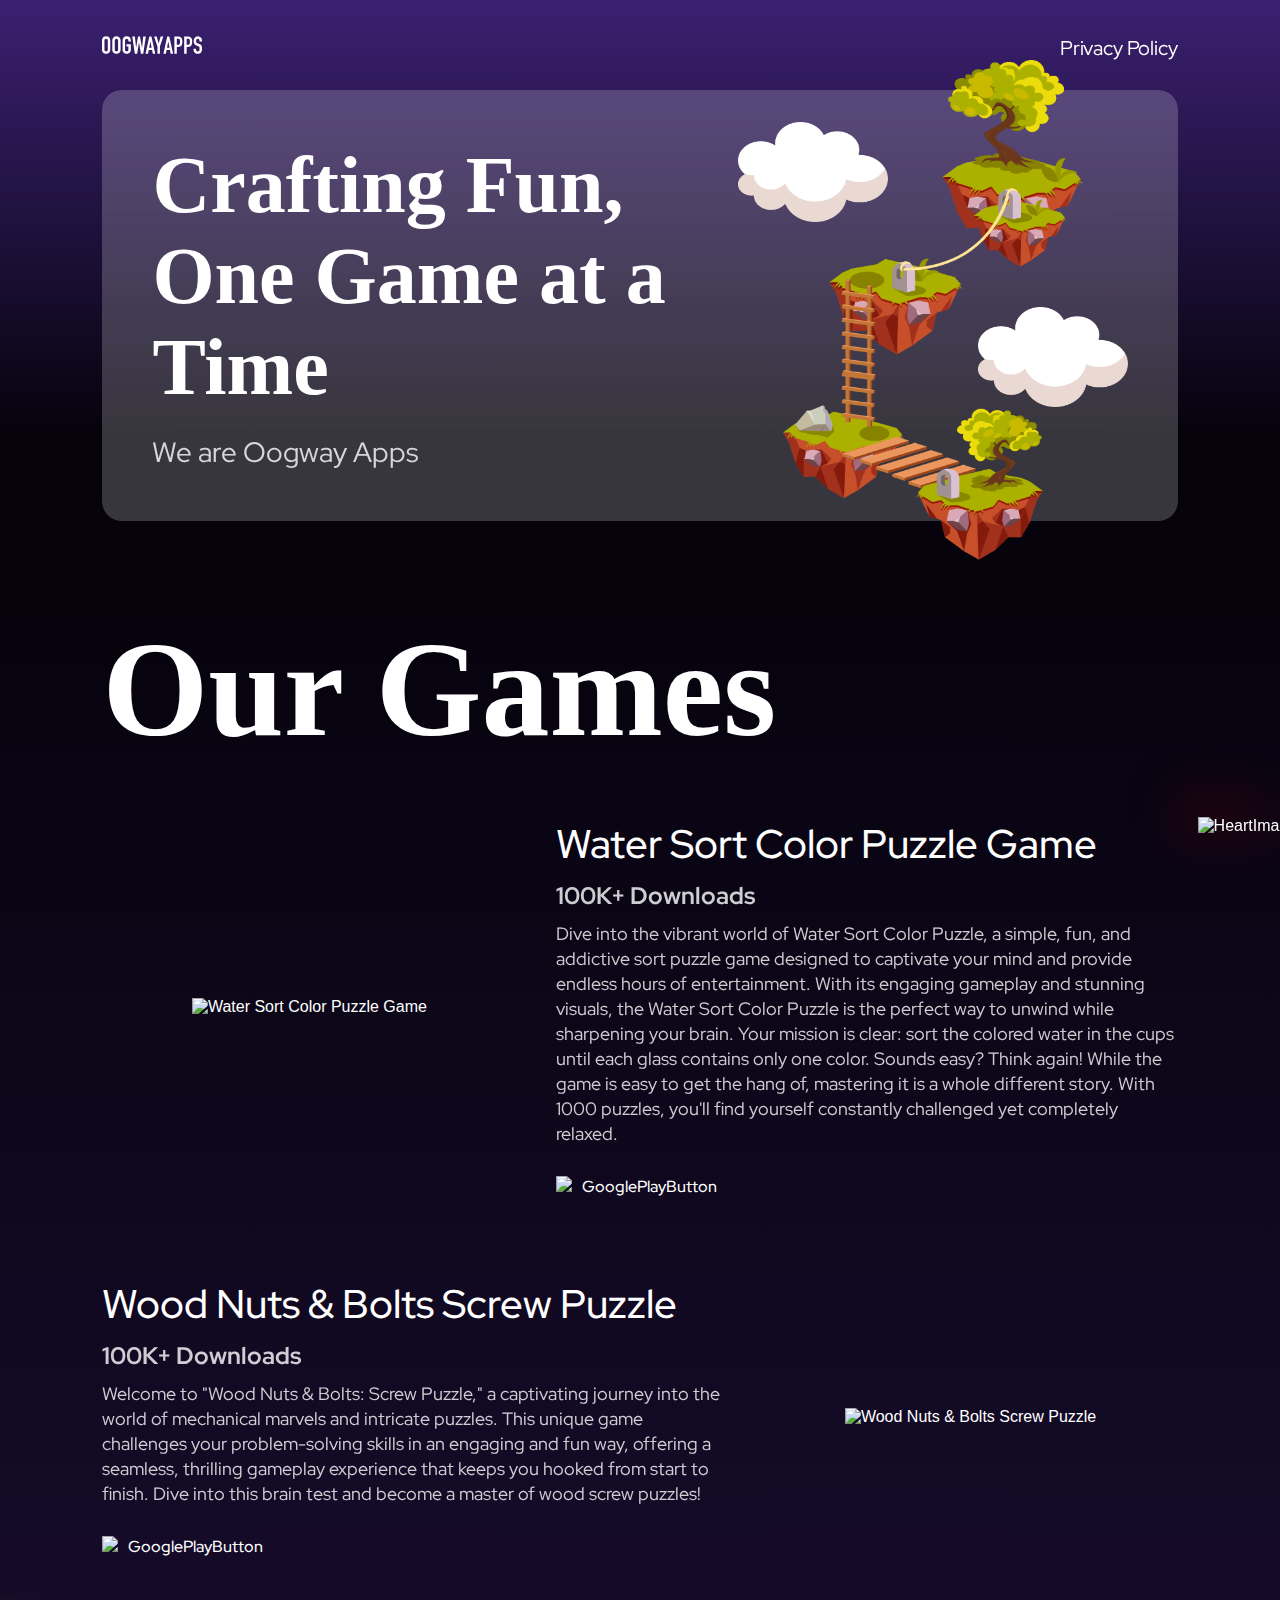
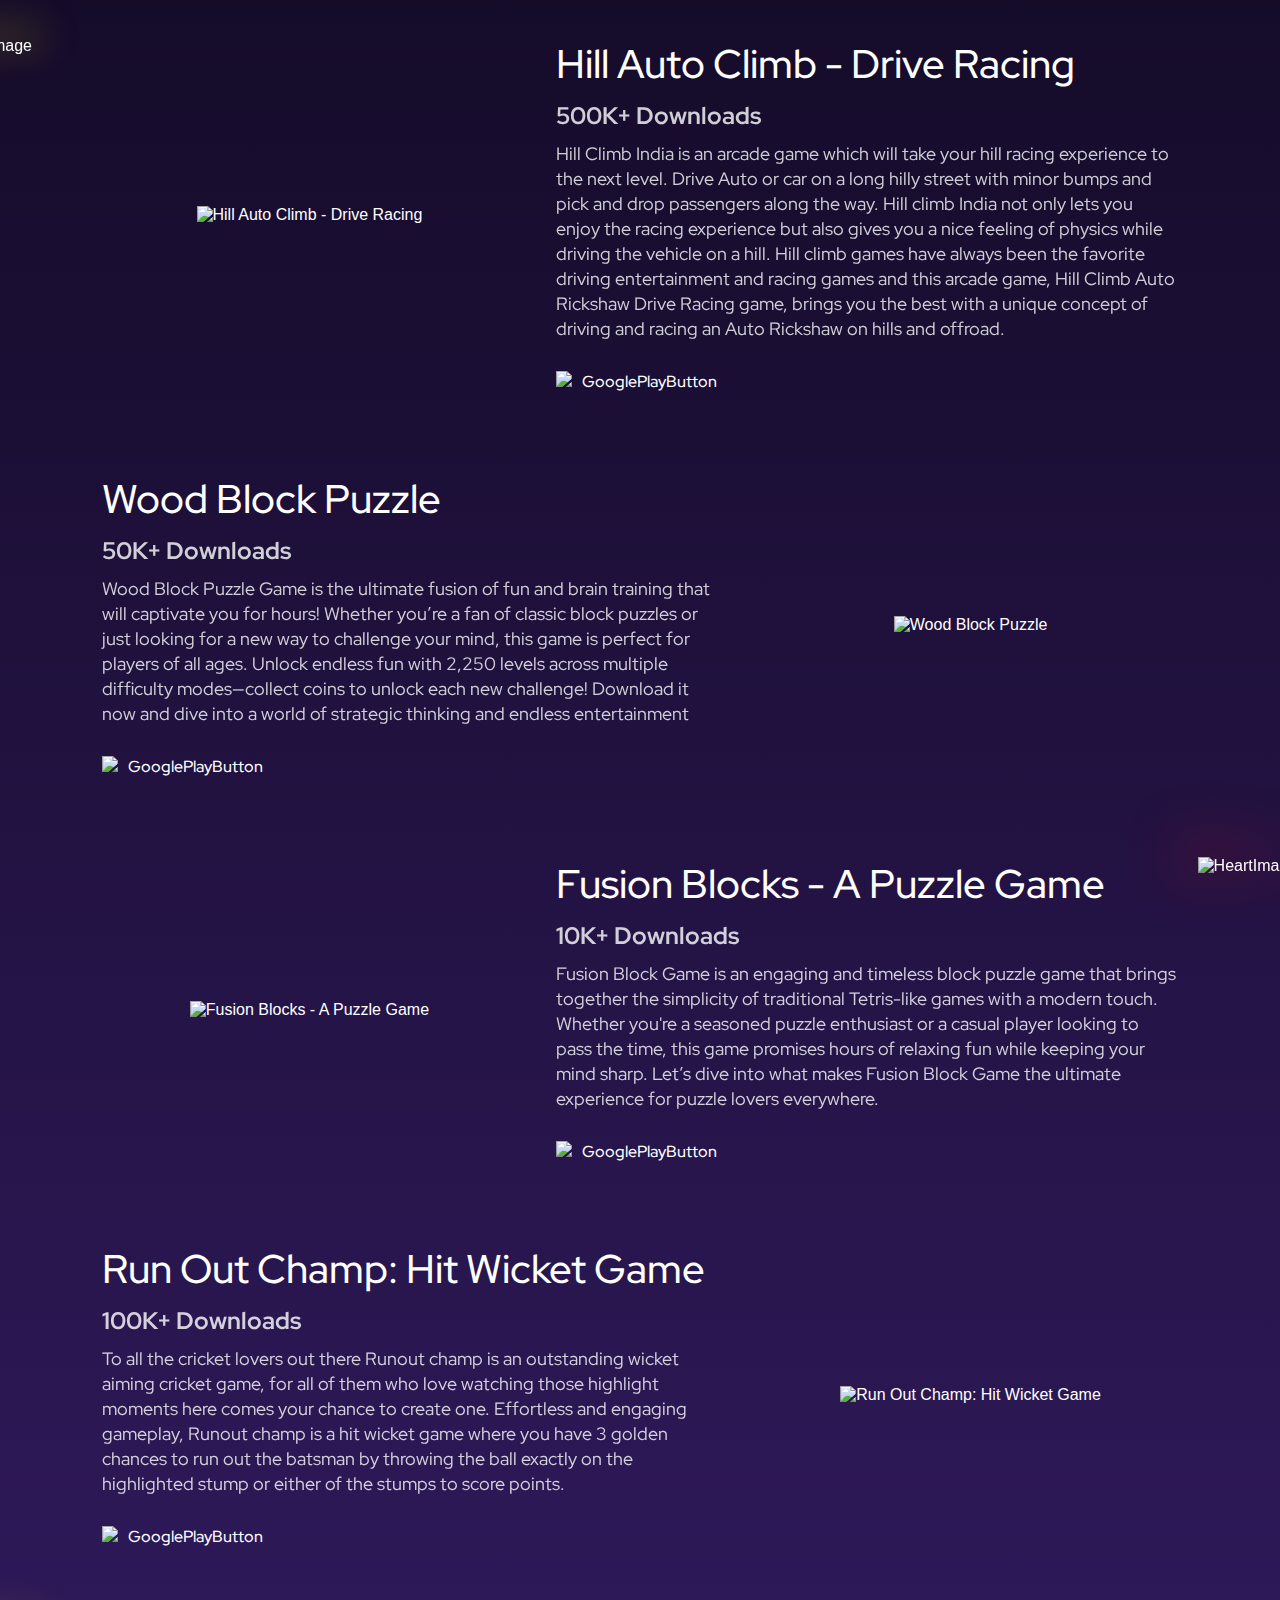
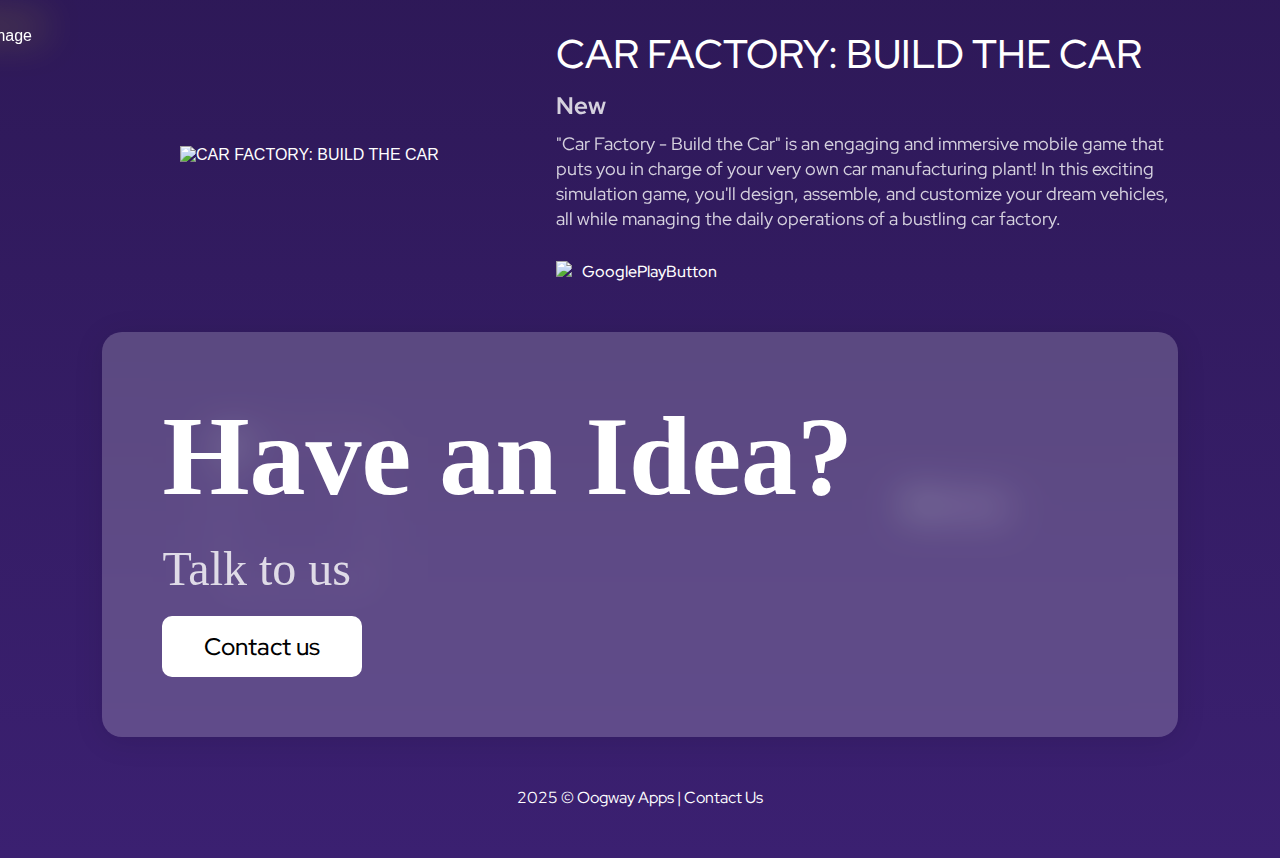
==== commit df14b12b: "Update index.html" ====
--- a/index.html
+++ b/index.html
@@ -869,7 +869,7 @@
             </div>
             <div class="game_image">
               <img
-                src="https://storage.googleapis.com/console-prod/static/1690956171270/panda-draw.png"
+                src="https://storage.googleapis.com/console-prod/static/1727344024760/Water.png"
                 alt="Water Sort Color Puzzle Game"
               />
             </div>
@@ -909,7 +909,7 @@
           <div class="game_card">
             <div class="game_image">
               <img
-                src="https://storage.googleapis.com/console-prod/static/1690956153995/number-ninja.png"
+                src="https://storage.googleapis.com/console-prod/static/1727344073457/nuts.png"
                 alt="Wood Nuts & Bolts Screw Puzzle"
               />
             </div>
@@ -954,7 +954,7 @@
             </div>
             <div class="game_image">
               <img
-                src="https://storage.googleapis.com/console-prod/static/1690956171270/panda-draw.png"
+                src="https://storage.googleapis.com/console-prod/static/1727344457539/hill-climb.png"
                 alt="Hill Auto Climb - Drive Racing"
               />
             </div>
@@ -993,7 +993,7 @@
           <div class="game_card">
             <div class="game_image">
               <img
-                src="https://storage.googleapis.com/console-prod/static/1690956153995/number-ninja.png"
+                src="https://storage.googleapis.com/console-prod/static/1727344302011/wood.png"
                 alt="Wood Block Puzzle"
               />
             </div>
@@ -1038,7 +1038,7 @@
             </div>
             <div class="game_image">
               <img
-                src="https://storage.googleapis.com/console-prod/static/1690956171270/panda-draw.png"
+                src="https://storage.googleapis.com/console-prod/static/1727344321517/fusion.png"
                 alt="Fusion Blocks - A Puzzle Game"
               />
             </div>
@@ -1075,7 +1075,7 @@
           <div class="game_card">
             <div class="game_image">
               <img
-                src="https://storage.googleapis.com/console-prod/static/1690956153995/number-ninja.png"
+                src="https://storage.googleapis.com/console-prod/static/1727344340922/Run%20out.png"
                 alt="Run Out Champ: Hit Wicket Game"
               />
             </div>
@@ -1121,7 +1121,7 @@
             </div>
             <div class="game_image">
               <img
-                src="https://storage.googleapis.com/console-prod/static/1690956171270/panda-draw.png"
+                src="https://storage.googleapis.com/console-prod/static/1727344358920/Car%20factory.png"
                 alt="CAR FACTORY: BUILD THE CAR"
               />
             </div>
@@ -1180,7 +1180,7 @@
           </div>
         </footer>
         <div class="copyright">
-          <span>2024 © Oogway Apps | </span
+          <span>2025 © Oogway Apps | </span
           ><span
             ><a
               target="_blank"
